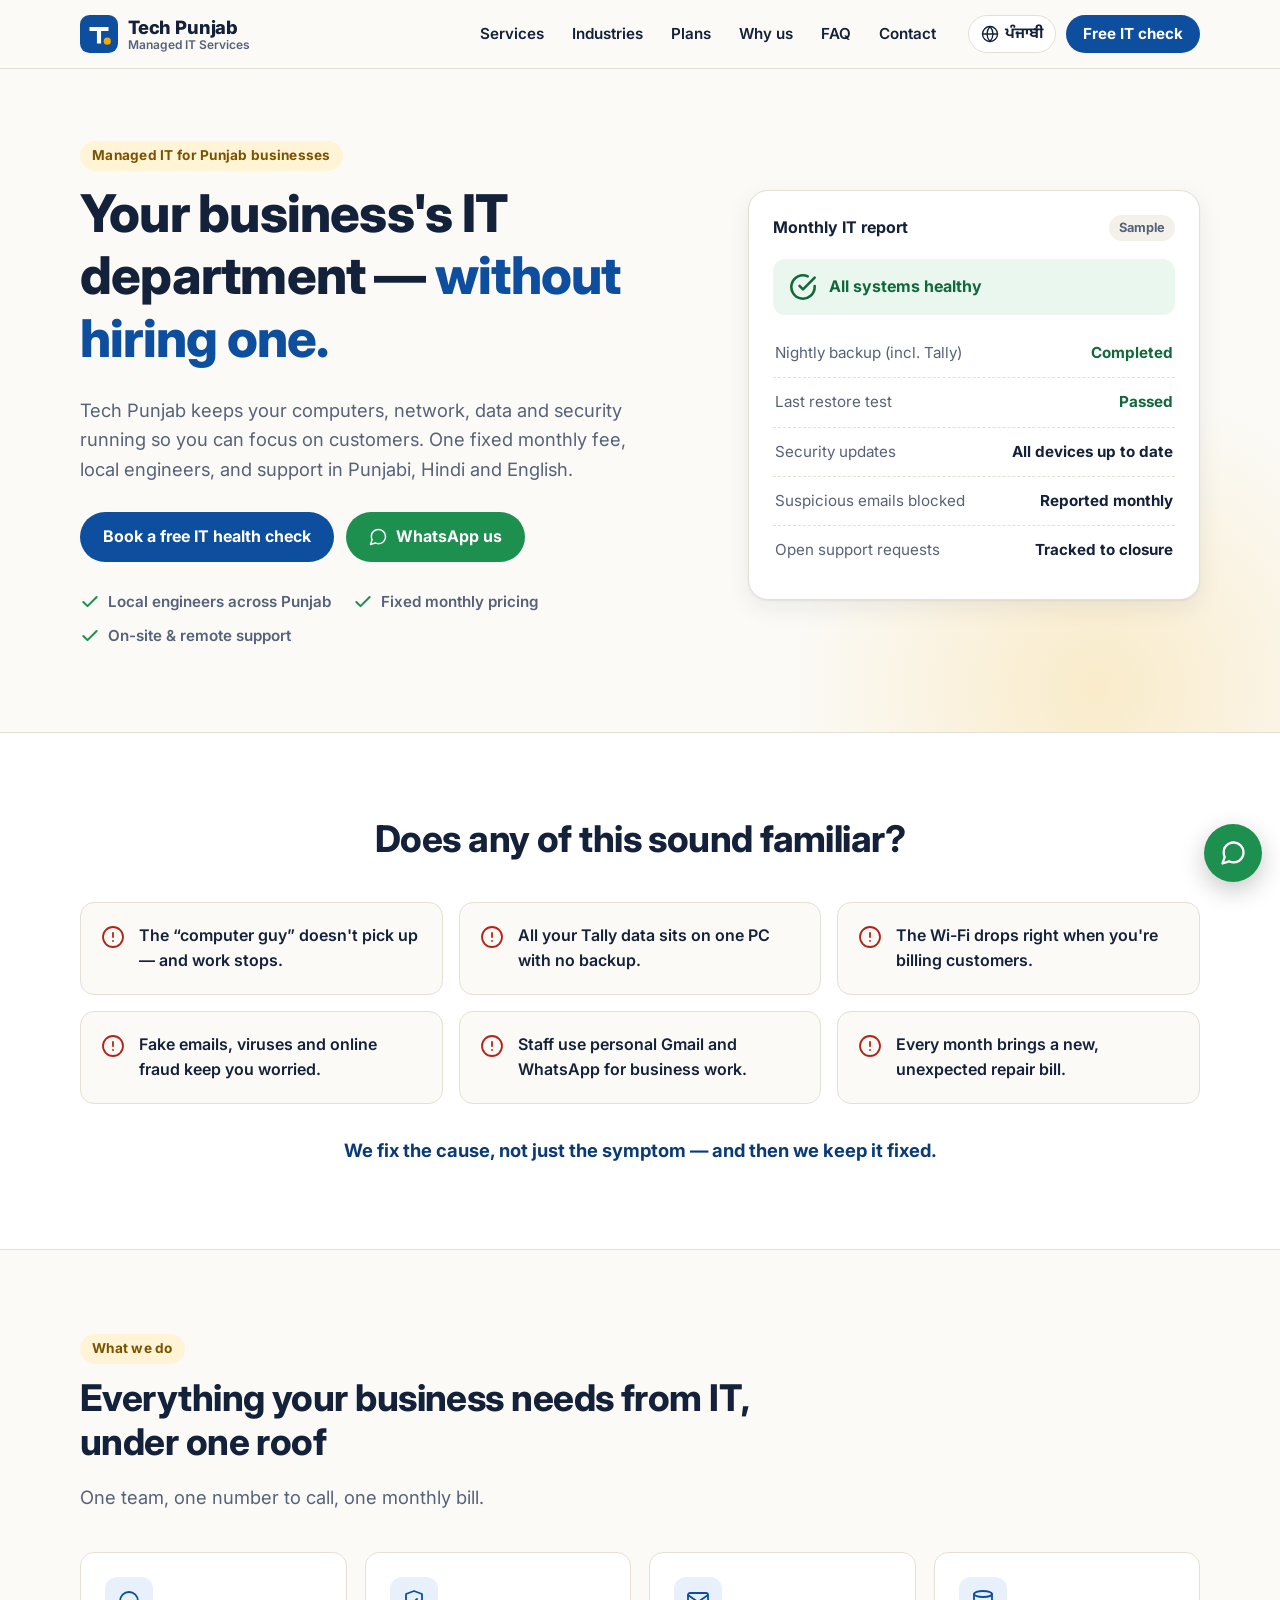
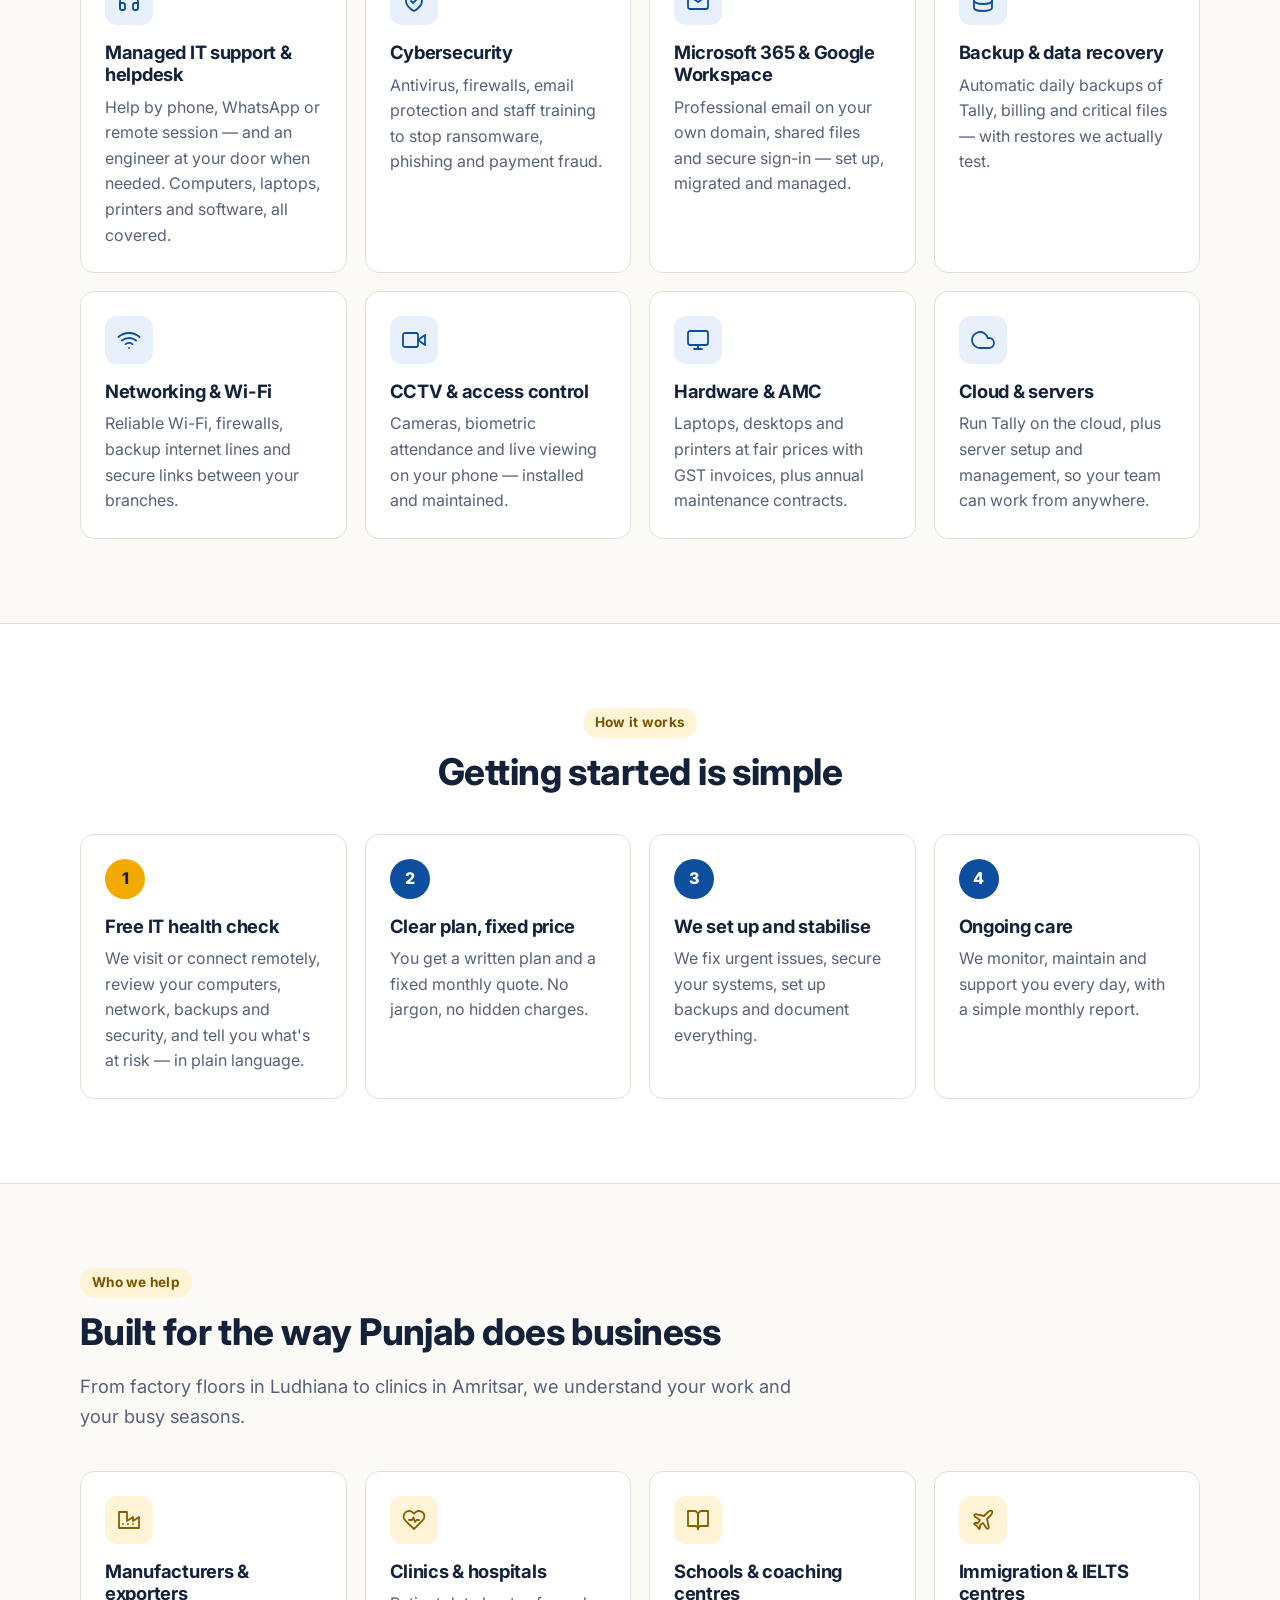
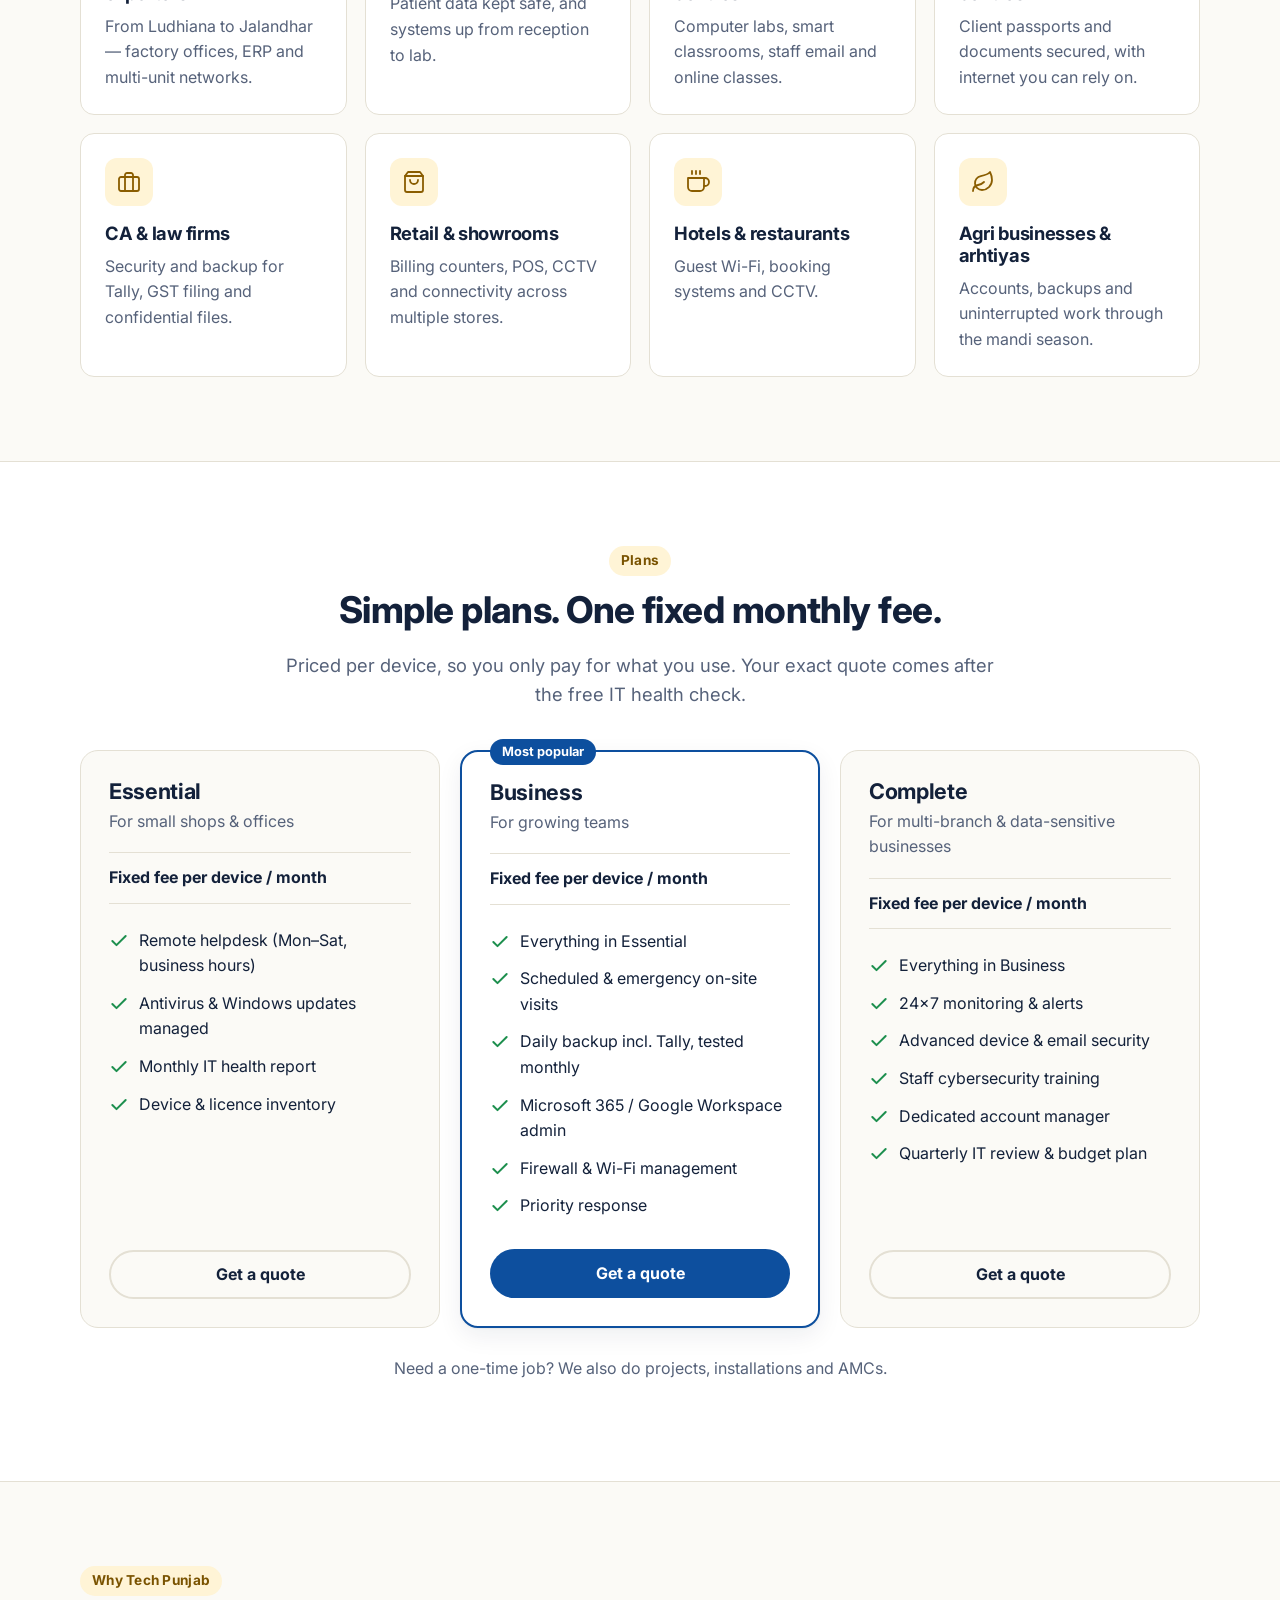
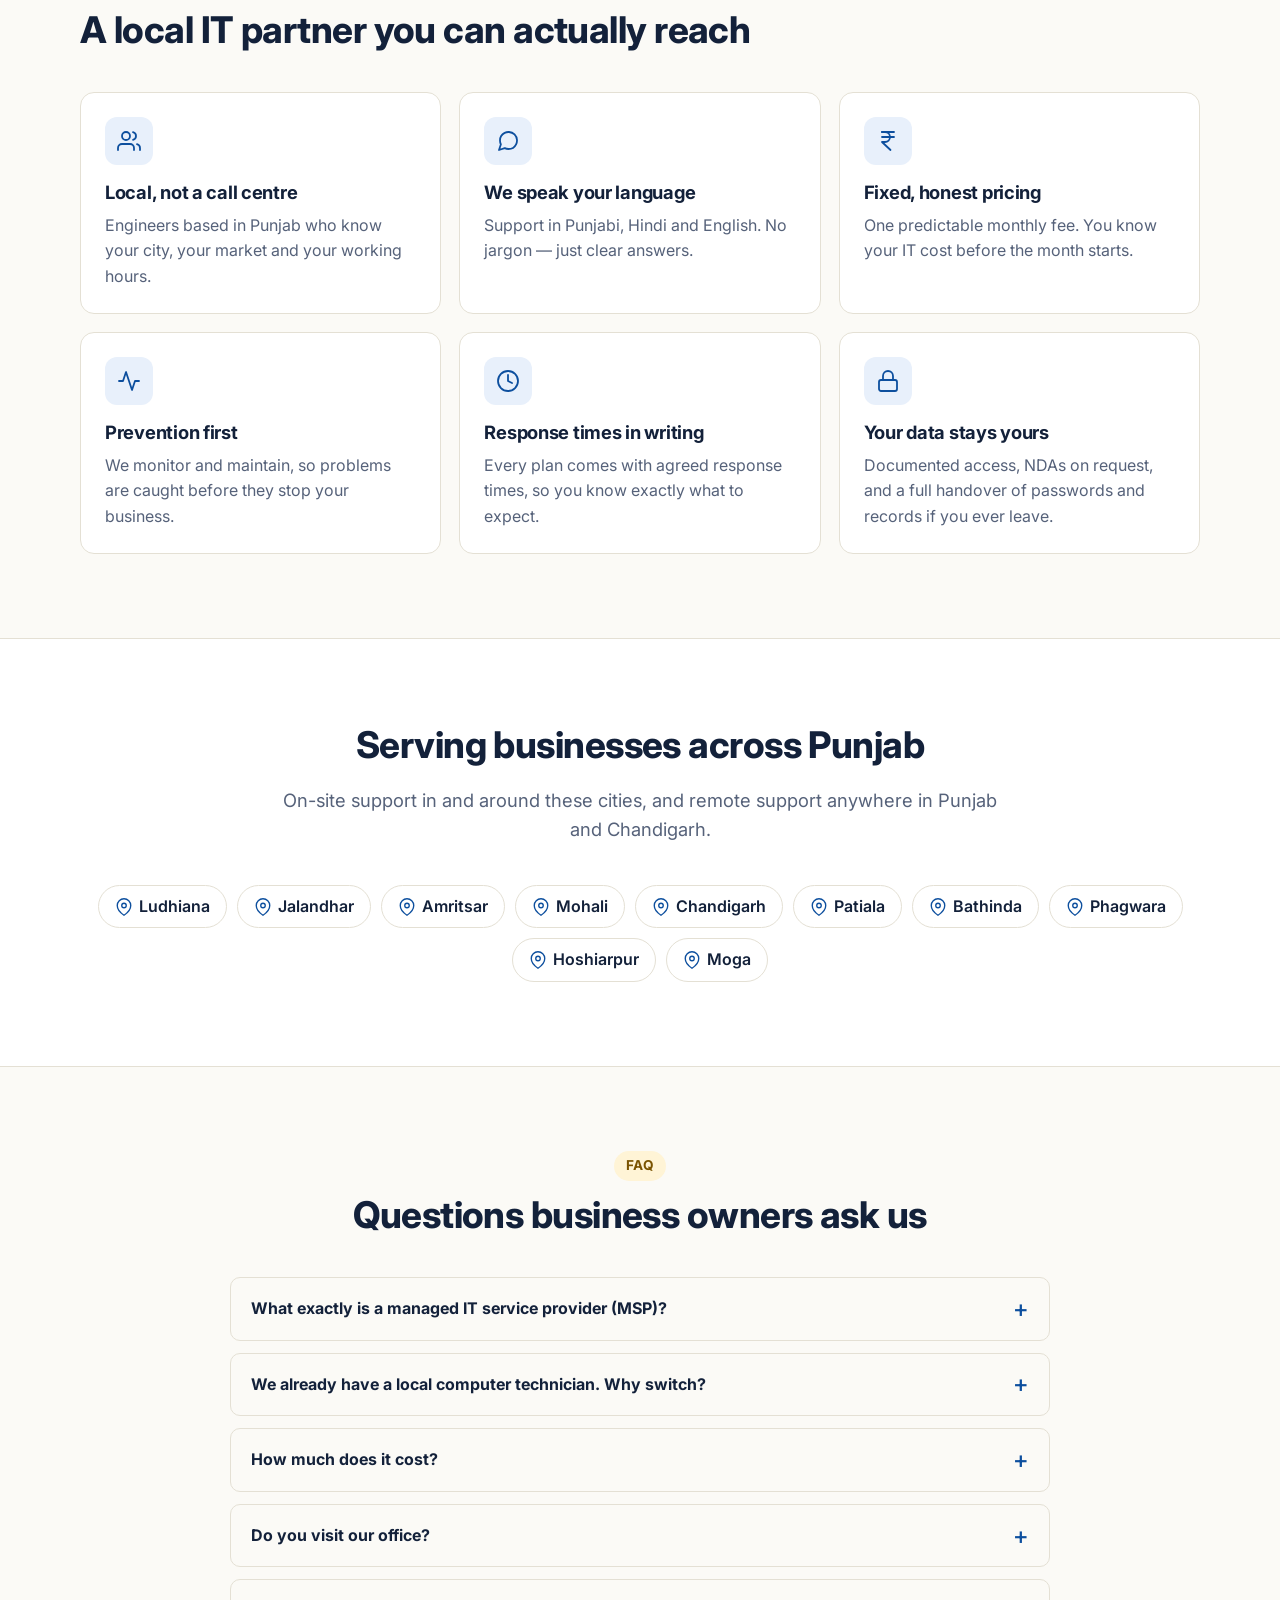
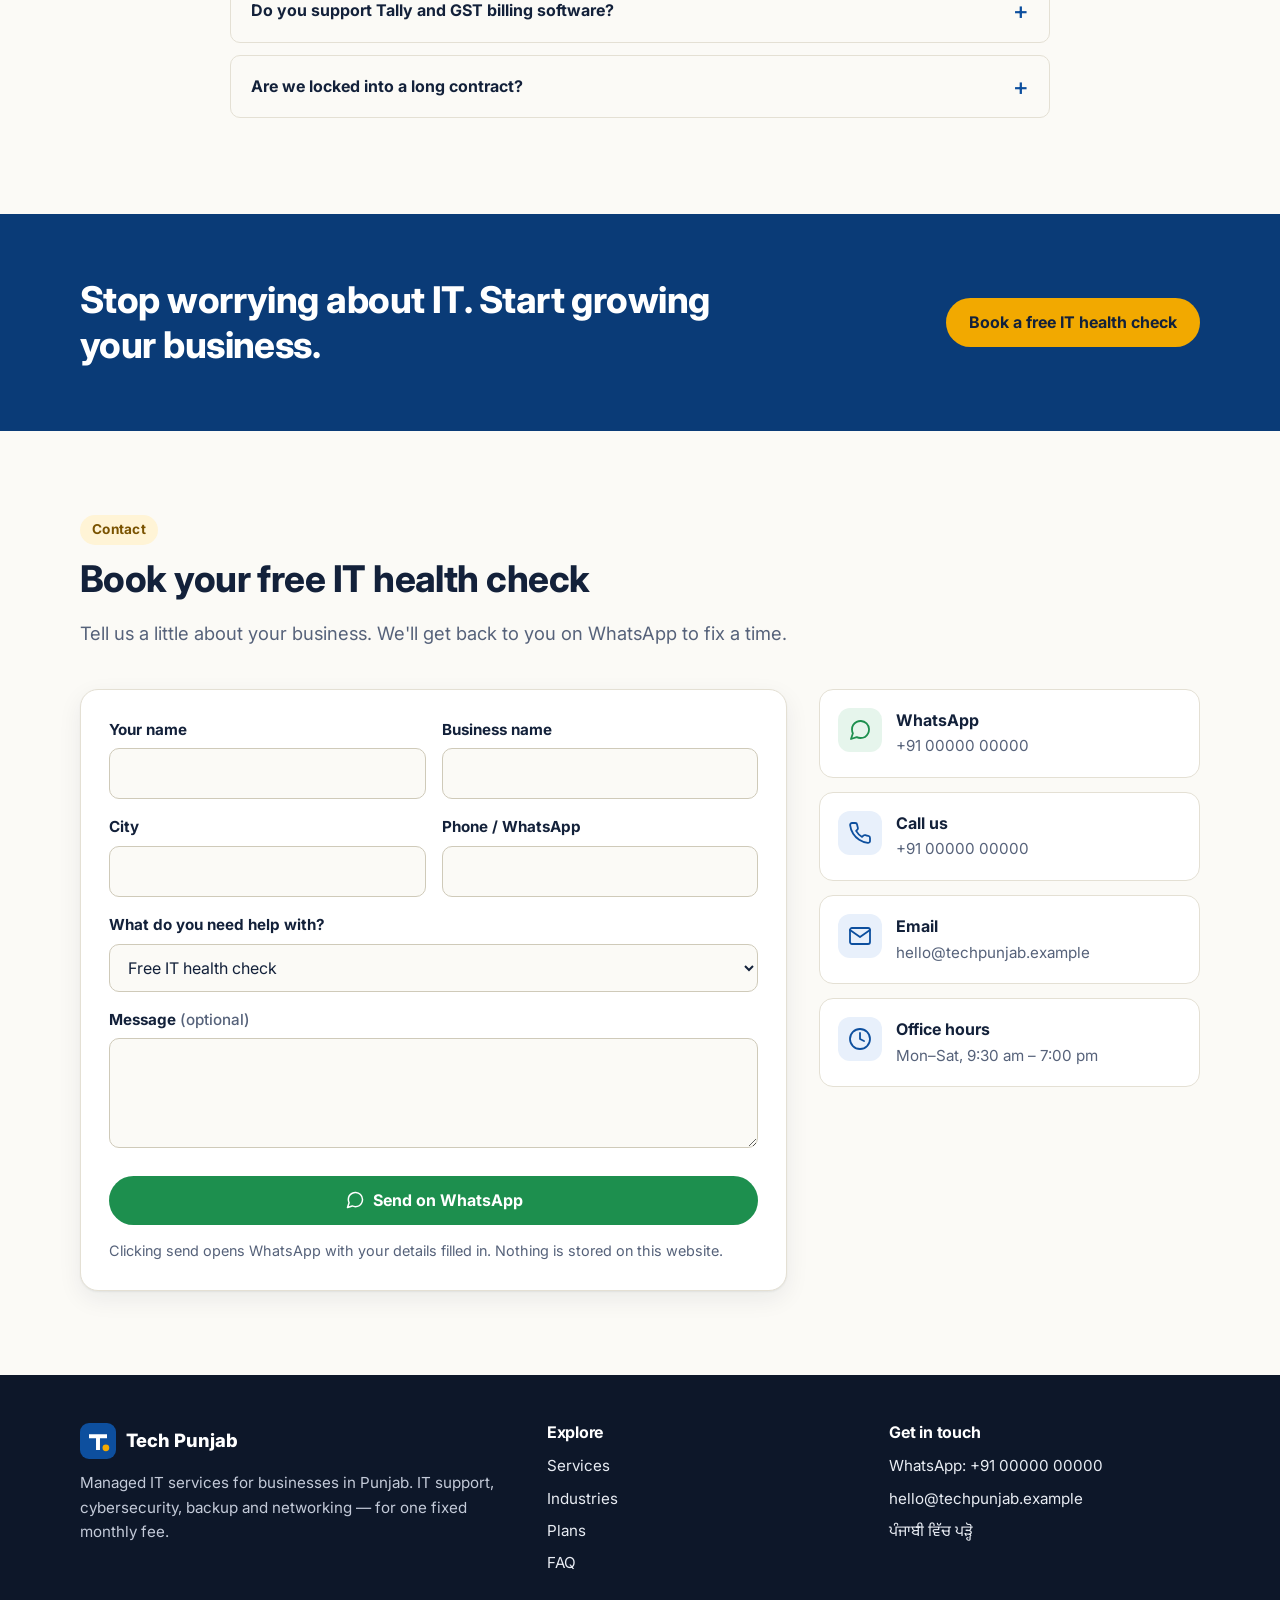
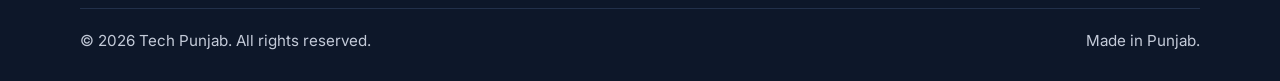
==== index.html @ 8c16f0a7 "Add bilingual (English/Punjabi) Tech Punjab MSP website Static site for Cloudflare Pages: English at" ====
<!doctype html>
<html lang="en">
<head>
  <meta charset="utf-8">
  <meta name="viewport" content="width=device-width, initial-scale=1">
  <script src="/assets/js/lang.js"></script>
  <title>Tech Punjab | Managed IT Services for Businesses in Punjab</title>
  <meta name="description" content="Tech Punjab is your outsourced IT department: IT support, cybersecurity, backup, Microsoft 365, networking and CCTV for businesses in Ludhiana, Jalandhar, Amritsar, Mohali and across Punjab. Fixed monthly pricing. Book a free IT health check.">
  <link rel="canonical" href="https://techpunjab.pages.dev/">
  <link rel="alternate" hreflang="en-IN" href="https://techpunjab.pages.dev/">
  <link rel="alternate" hreflang="pa-IN" href="https://techpunjab.pages.dev/pa/">
  <link rel="alternate" hreflang="x-default" href="https://techpunjab.pages.dev/">
  <meta name="theme-color" content="#0d4f9e">
  <link rel="icon" href="/assets/img/logo.svg" type="image/svg+xml">

  <meta property="og:type" content="website">
  <meta property="og:site_name" content="Tech Punjab">
  <meta property="og:locale" content="en_IN">
  <meta property="og:locale:alternate" content="pa_IN">
  <meta property="og:title" content="Tech Punjab | Your business's IT department">
  <meta property="og:description" content="IT support, cybersecurity, backup and networking for Punjab businesses. Fixed monthly pricing. Support in Punjabi, Hindi and English.">
  <meta property="og:url" content="https://techpunjab.pages.dev/">

  <link rel="preconnect" href="https://fonts.googleapis.com">
  <link rel="preconnect" href="https://fonts.gstatic.com" crossorigin>
  <link rel="stylesheet" href="https://fonts.googleapis.com/css2?family=Inter:wght@400;500;600;700;800&family=Noto+Sans+Gurmukhi:wght@400;500;600;700;800&display=swap">
  <link rel="stylesheet" href="/assets/css/style.css">

  <script type="application/ld+json">
  {
    "@context": "https://schema.org",
    "@type": "ProfessionalService",
    "name": "Tech Punjab",
    "description": "Managed IT services for businesses in Punjab: IT support, cybersecurity, backup, Microsoft 365 and Google Workspace, networking and CCTV.",
    "url": "https://techpunjab.pages.dev/",
    "logo": "https://techpunjab.pages.dev/assets/img/logo.svg",
    "telephone": "+910000000000",
    "email": "hello@techpunjab.example",
    "address": { "@type": "PostalAddress", "addressRegion": "Punjab", "addressCountry": "IN" },
    "areaServed": ["Ludhiana", "Jalandhar", "Amritsar", "Mohali", "Chandigarh", "Patiala", "Bathinda", "Phagwara", "Hoshiarpur", "Moga", "Punjab"],
    "availableLanguage": ["en", "pa", "hi"],
    "openingHours": "Mo-Sa 09:30-19:00"
  }
  </script>
</head>
<body>
  <a class="skip-link" href="#main">Skip to content</a>

  <header class="site-header">
    <div class="container header-inner">
      <a class="brand" href="/" aria-label="Tech Punjab home">
        <img src="/assets/img/logo.svg" alt="" width="38" height="38">
        <span class="brand-name">Tech Punjab<small>Managed IT Services</small></span>
      </a>

      <nav id="site-nav" class="site-nav" aria-label="Main">
        <ul>
          <li><a href="#services">Services</a></li>
          <li><a href="#industries">Industries</a></li>
          <li><a href="#plans">Plans</a></li>
          <li><a href="#why">Why us</a></li>
          <li><a href="#faq">FAQ</a></li>
          <li><a href="#contact">Contact</a></li>
        </ul>
      </nav>

      <div class="header-actions">
        <a class="lang-switch" href="/pa/" hreflang="pa" lang="pa" data-set-lang="pa" title="ਪੰਜਾਬੀ ਵਿੱਚ ਪੜ੍ਹੋ">
          <svg class="ico" aria-hidden="true"><use href="/assets/img/icons.svg#i-globe"/></svg>
          <span lang="pa">ਪੰਜਾਬੀ</span>
        </a>
        <a class="btn btn-primary btn-sm header-cta" href="#contact">Free IT check</a>
        <button class="nav-toggle" type="button" aria-controls="site-nav" aria-expanded="false" aria-label="Open menu">
          <svg class="ico" aria-hidden="true"><use href="/assets/img/icons.svg#i-menu"/></svg>
        </button>
      </div>
    </div>
  </header>

  <main id="main">
    <!-- Hero -->
    <section class="hero">
      <div class="container hero-grid">
        <div>
          <span class="eyebrow">Managed IT for Punjab businesses</span>
          <h1>Your business's IT department — <span class="hl">without hiring one.</span></h1>
          <p class="lead">Tech Punjab keeps your computers, network, data and security running so you can focus on customers. One fixed monthly fee, local engineers, and support in Punjabi, Hindi and English.</p>
          <div class="hero-ctas">
            <a class="btn btn-primary" href="#contact">Book a free IT health check</a>
            <a class="btn btn-wa" href="https://wa.me/910000000000?text=Hello%20Tech%20Punjab%2C%20I%27d%20like%20to%20know%20more%20about%20your%20IT%20services." target="_blank" rel="noopener">
              <svg class="ico" aria-hidden="true"><use href="/assets/img/icons.svg#i-chat"/></svg>
              WhatsApp us
            </a>
          </div>
          <ul class="trust-list">
            <li><svg class="ico" aria-hidden="true"><use href="/assets/img/icons.svg#i-check"/></svg>Local engineers across Punjab</li>
            <li><svg class="ico" aria-hidden="true"><use href="/assets/img/icons.svg#i-check"/></svg>Fixed monthly pricing</li>
            <li><svg class="ico" aria-hidden="true"><use href="/assets/img/icons.svg#i-check"/></svg>On-site &amp; remote support</li>
          </ul>
        </div>

        <aside class="report-card" aria-label="Example of the monthly IT report clients receive">
          <header>
            <span class="rc-title">Monthly IT report</span>
            <span class="rc-tag">Sample</span>
          </header>
          <div class="rc-status">
            <svg class="ico" aria-hidden="true"><use href="/assets/img/icons.svg#i-check-circle"/></svg>
            All systems healthy
          </div>
          <ul class="rc-rows">
            <li><span>Nightly backup (incl. Tally)</span><strong class="rc-ok">Completed</strong></li>
            <li><span>Last restore test</span><strong class="rc-ok">Passed</strong></li>
            <li><span>Security updates</span><strong>All devices up to date</strong></li>
            <li><span>Suspicious emails blocked</span><strong>Reported monthly</strong></li>
            <li><span>Open support requests</span><strong>Tracked to closure</strong></li>
          </ul>
        </aside>
      </div>
    </section>

    <!-- Problems -->
    <section class="section-alt" aria-labelledby="problems-title">
      <div class="container">
        <div class="section-head center">
          <h2 id="problems-title">Does any of this sound familiar?</h2>
        </div>
        <div class="problem-grid">
          <div class="problem"><svg class="ico" aria-hidden="true"><use href="/assets/img/icons.svg#i-alert"/></svg><p>The “computer guy” doesn't pick up — and work stops.</p></div>
          <div class="problem"><svg class="ico" aria-hidden="true"><use href="/assets/img/icons.svg#i-alert"/></svg><p>All your Tally data sits on one PC with no backup.</p></div>
          <div class="problem"><svg class="ico" aria-hidden="true"><use href="/assets/img/icons.svg#i-alert"/></svg><p>The Wi-Fi drops right when you're billing customers.</p></div>
          <div class="problem"><svg class="ico" aria-hidden="true"><use href="/assets/img/icons.svg#i-alert"/></svg><p>Fake emails, viruses and online fraud keep you worried.</p></div>
          <div class="problem"><svg class="ico" aria-hidden="true"><use href="/assets/img/icons.svg#i-alert"/></svg><p>Staff use personal Gmail and WhatsApp for business work.</p></div>
          <div class="problem"><svg class="ico" aria-hidden="true"><use href="/assets/img/icons.svg#i-alert"/></svg><p>Every month brings a new, unexpected repair bill.</p></div>
        </div>
        <p class="problem-close">We fix the cause, not just the symptom — and then we keep it fixed.</p>
      </div>
    </section>

    <!-- Services -->
    <section id="services" aria-labelledby="services-title">
      <div class="container">
        <div class="section-head">
          <span class="eyebrow">What we do</span>
          <h2 id="services-title">Everything your business needs from IT, under one roof</h2>
          <p class="lead">One team, one number to call, one monthly bill.</p>
        </div>
        <div class="card-grid">
          <article class="card">
            <div class="card-icon"><svg class="ico" aria-hidden="true"><use href="/assets/img/icons.svg#i-headset"/></svg></div>
            <h3>Managed IT support &amp; helpdesk</h3>
            <p>Help by phone, WhatsApp or remote session — and an engineer at your door when needed. Computers, laptops, printers and software, all covered.</p>
          </article>
          <article class="card">
            <div class="card-icon"><svg class="ico" aria-hidden="true"><use href="/assets/img/icons.svg#i-shield"/></svg></div>
            <h3>Cybersecurity</h3>
            <p>Antivirus, firewalls, email protection and staff training to stop ransomware, phishing and payment fraud.</p>
          </article>
          <article class="card">
            <div class="card-icon"><svg class="ico" aria-hidden="true"><use href="/assets/img/icons.svg#i-mail"/></svg></div>
            <h3>Microsoft 365 &amp; Google Workspace</h3>
            <p>Professional email on your own domain, shared files and secure sign-in — set up, migrated and managed.</p>
          </article>
          <article class="card">
            <div class="card-icon"><svg class="ico" aria-hidden="true"><use href="/assets/img/icons.svg#i-database"/></svg></div>
            <h3>Backup &amp; data recovery</h3>
            <p>Automatic daily backups of Tally, billing and critical files — with restores we actually test.</p>
          </article>
          <article class="card">
            <div class="card-icon"><svg class="ico" aria-hidden="true"><use href="/assets/img/icons.svg#i-wifi"/></svg></div>
            <h3>Networking &amp; Wi-Fi</h3>
            <p>Reliable Wi-Fi, firewalls, backup internet lines and secure links between your branches.</p>
          </article>
          <article class="card">
            <div class="card-icon"><svg class="ico" aria-hidden="true"><use href="/assets/img/icons.svg#i-camera"/></svg></div>
            <h3>CCTV &amp; access control</h3>
            <p>Cameras, biometric attendance and live viewing on your phone — installed and maintained.</p>
          </article>
          <article class="card">
            <div class="card-icon"><svg class="ico" aria-hidden="true"><use href="/assets/img/icons.svg#i-monitor"/></svg></div>
            <h3>Hardware &amp; AMC</h3>
            <p>Laptops, desktops and printers at fair prices with GST invoices, plus annual maintenance contracts.</p>
          </article>
          <article class="card">
            <div class="card-icon"><svg class="ico" aria-hidden="true"><use href="/assets/img/icons.svg#i-cloud"/></svg></div>
            <h3>Cloud &amp; servers</h3>
            <p>Run Tally on the cloud, plus server setup and management, so your team can work from anywhere.</p>
          </article>
        </div>
      </div>
    </section>

    <!-- How it works -->
    <section class="section-alt" aria-labelledby="process-title">
      <div class="container">
        <div class="section-head center">
          <span class="eyebrow">How it works</span>
          <h2 id="process-title">Getting started is simple</h2>
        </div>
        <ol class="steps">
          <li class="step">
            <h3>Free IT health check</h3>
            <p>We visit or connect remotely, review your computers, network, backups and security, and tell you what's at risk — in plain language.</p>
          </li>
          <li class="step">
            <h3>Clear plan, fixed price</h3>
            <p>You get a written plan and a fixed monthly quote. No jargon, no hidden charges.</p>
          </li>
          <li class="step">
            <h3>We set up and stabilise</h3>
            <p>We fix urgent issues, secure your systems, set up backups and document everything.</p>
          </li>
          <li class="step">
            <h3>Ongoing care</h3>
            <p>We monitor, maintain and support you every day, with a simple monthly report.</p>
          </li>
        </ol>
      </div>
    </section>

    <!-- Industries -->
    <section id="industries" aria-labelledby="industries-title">
      <div class="container">
        <div class="section-head">
          <span class="eyebrow">Who we help</span>
          <h2 id="industries-title">Built for the way Punjab does business</h2>
          <p class="lead">From factory floors in Ludhiana to clinics in Amritsar, we understand your work and your busy seasons.</p>
        </div>
        <div class="card-grid">
          <article class="card">
            <div class="card-icon accent"><svg class="ico" aria-hidden="true"><use href="/assets/img/icons.svg#i-factory"/></svg></div>
            <h3>Manufacturers &amp; exporters</h3>
            <p>From Ludhiana to Jalandhar — factory offices, ERP and multi-unit networks.</p>
          </article>
          <article class="card">
            <div class="card-icon accent"><svg class="ico" aria-hidden="true"><use href="/assets/img/icons.svg#i-heart"/></svg></div>
            <h3>Clinics &amp; hospitals</h3>
            <p>Patient data kept safe, and systems up from reception to lab.</p>
          </article>
          <article class="card">
            <div class="card-icon accent"><svg class="ico" aria-hidden="true"><use href="/assets/img/icons.svg#i-book"/></svg></div>
            <h3>Schools &amp; coaching centres</h3>
            <p>Computer labs, smart classrooms, staff email and online classes.</p>
          </article>
          <article class="card">
            <div class="card-icon accent"><svg class="ico" aria-hidden="true"><use href="/assets/img/icons.svg#i-plane"/></svg></div>
            <h3>Immigration &amp; IELTS centres</h3>
            <p>Client passports and documents secured, with internet you can rely on.</p>
          </article>
          <article class="card">
            <div class="card-icon accent"><svg class="ico" aria-hidden="true"><use href="/assets/img/icons.svg#i-briefcase"/></svg></div>
            <h3>CA &amp; law firms</h3>
            <p>Security and backup for Tally, GST filing and confidential files.</p>
          </article>
          <article class="card">
            <div class="card-icon accent"><svg class="ico" aria-hidden="true"><use href="/assets/img/icons.svg#i-bag"/></svg></div>
            <h3>Retail &amp; showrooms</h3>
            <p>Billing counters, POS, CCTV and connectivity across multiple stores.</p>
          </article>
          <article class="card">
            <div class="card-icon accent"><svg class="ico" aria-hidden="true"><use href="/assets/img/icons.svg#i-coffee"/></svg></div>
            <h3>Hotels &amp; restaurants</h3>
            <p>Guest Wi-Fi, booking systems and CCTV.</p>
          </article>
          <article class="card">
            <div class="card-icon accent"><svg class="ico" aria-hidden="true"><use href="/assets/img/icons.svg#i-leaf"/></svg></div>
            <h3>Agri businesses &amp; arhtiyas</h3>
            <p>Accounts, backups and uninterrupted work through the mandi season.</p>
          </article>
        </div>
      </div>
    </section>

    <!-- Plans -->
    <section id="plans" class="section-alt" aria-labelledby="plans-title">
      <div class="container">
        <div class="section-head center">
          <span class="eyebrow">Plans</span>
          <h2 id="plans-title">Simple plans. One fixed monthly fee.</h2>
          <p class="lead">Priced per device, so you only pay for what you use. Your exact quote comes after the free IT health check.</p>
        </div>
        <div class="plans">
          <article class="plan">
            <h3>Essential</h3>
            <p class="plan-for">For small shops &amp; offices</p>
            <p class="plan-price">Fixed fee per device / month</p>
            <ul>
              <li><svg class="ico" aria-hidden="true"><use href="/assets/img/icons.svg#i-check"/></svg>Remote helpdesk (Mon–Sat, business hours)</li>
              <li><svg class="ico" aria-hidden="true"><use href="/assets/img/icons.svg#i-check"/></svg>Antivirus &amp; Windows updates managed</li>
              <li><svg class="ico" aria-hidden="true"><use href="/assets/img/icons.svg#i-check"/></svg>Monthly IT health report</li>
              <li><svg class="ico" aria-hidden="true"><use href="/assets/img/icons.svg#i-check"/></svg>Device &amp; licence inventory</li>
            </ul>
            <a class="btn btn-ghost btn-block" href="#contact" data-plan="Essential">Get a quote</a>
          </article>
          <article class="plan featured">
            <span class="plan-badge">Most popular</span>
            <h3>Business</h3>
            <p class="plan-for">For growing teams</p>
            <p class="plan-price">Fixed fee per device / month</p>
            <ul>
              <li><svg class="ico" aria-hidden="true"><use href="/assets/img/icons.svg#i-check"/></svg>Everything in Essential</li>
              <li><svg class="ico" aria-hidden="true"><use href="/assets/img/icons.svg#i-check"/></svg>Scheduled &amp; emergency on-site visits</li>
              <li><svg class="ico" aria-hidden="true"><use href="/assets/img/icons.svg#i-check"/></svg>Daily backup incl. Tally, tested monthly</li>
              <li><svg class="ico" aria-hidden="true"><use href="/assets/img/icons.svg#i-check"/></svg>Microsoft 365 / Google Workspace admin</li>
              <li><svg class="ico" aria-hidden="true"><use href="/assets/img/icons.svg#i-check"/></svg>Firewall &amp; Wi-Fi management</li>
              <li><svg class="ico" aria-hidden="true"><use href="/assets/img/icons.svg#i-check"/></svg>Priority response</li>
            </ul>
            <a class="btn btn-primary btn-block" href="#contact" data-plan="Business">Get a quote</a>
          </article>
          <article class="plan">
            <h3>Complete</h3>
            <p class="plan-for">For multi-branch &amp; data-sensitive businesses</p>
            <p class="plan-price">Fixed fee per device / month</p>
            <ul>
              <li><svg class="ico" aria-hidden="true"><use href="/assets/img/icons.svg#i-check"/></svg>Everything in Business</li>
              <li><svg class="ico" aria-hidden="true"><use href="/assets/img/icons.svg#i-check"/></svg>24×7 monitoring &amp; alerts</li>
              <li><svg class="ico" aria-hidden="true"><use href="/assets/img/icons.svg#i-check"/></svg>Advanced device &amp; email security</li>
              <li><svg class="ico" aria-hidden="true"><use href="/assets/img/icons.svg#i-check"/></svg>Staff cybersecurity training</li>
              <li><svg class="ico" aria-hidden="true"><use href="/assets/img/icons.svg#i-check"/></svg>Dedicated account manager</li>
              <li><svg class="ico" aria-hidden="true"><use href="/assets/img/icons.svg#i-check"/></svg>Quarterly IT review &amp; budget plan</li>
            </ul>
            <a class="btn btn-ghost btn-block" href="#contact" data-plan="Complete">Get a quote</a>
          </article>
        </div>
        <p class="plans-note">Need a one-time job? We also do projects, installations and AMCs.</p>
      </div>
    </section>

    <!-- Why us -->
    <section id="why" aria-labelledby="why-title">
      <div class="container">
        <div class="section-head">
          <span class="eyebrow">Why Tech Punjab</span>
          <h2 id="why-title">A local IT partner you can actually reach</h2>
        </div>
        <div class="card-grid cols-3">
          <article class="card">
            <div class="card-icon"><svg class="ico" aria-hidden="true"><use href="/assets/img/icons.svg#i-users"/></svg></div>
            <h3>Local, not a call centre</h3>
            <p>Engineers based in Punjab who know your city, your market and your working hours.</p>
          </article>
          <article class="card">
            <div class="card-icon"><svg class="ico" aria-hidden="true"><use href="/assets/img/icons.svg#i-chat"/></svg></div>
            <h3>We speak your language</h3>
            <p>Support in Punjabi, Hindi and English. No jargon — just clear answers.</p>
          </article>
          <article class="card">
            <div class="card-icon"><svg class="ico" aria-hidden="true"><use href="/assets/img/icons.svg#i-rupee"/></svg></div>
            <h3>Fixed, honest pricing</h3>
            <p>One predictable monthly fee. You know your IT cost before the month starts.</p>
          </article>
          <article class="card">
            <div class="card-icon"><svg class="ico" aria-hidden="true"><use href="/assets/img/icons.svg#i-activity"/></svg></div>
            <h3>Prevention first</h3>
            <p>We monitor and maintain, so problems are caught before they stop your business.</p>
          </article>
          <article class="card">
            <div class="card-icon"><svg class="ico" aria-hidden="true"><use href="/assets/img/icons.svg#i-clock"/></svg></div>
            <h3>Response times in writing</h3>
            <p>Every plan comes with agreed response times, so you know exactly what to expect.</p>
          </article>
          <article class="card">
            <div class="card-icon"><svg class="ico" aria-hidden="true"><use href="/assets/img/icons.svg#i-lock"/></svg></div>
            <h3>Your data stays yours</h3>
            <p>Documented access, NDAs on request, and a full handover of passwords and records if you ever leave.</p>
          </article>
        </div>
      </div>
    </section>

    <!-- Areas -->
    <section class="section-alt" aria-labelledby="areas-title">
      <div class="container">
        <div class="section-head center">
          <h2 id="areas-title">Serving businesses across Punjab</h2>
          <p class="lead">On-site support in and around these cities, and remote support anywhere in Punjab and Chandigarh.</p>
        </div>
        <ul class="areas">
          <li><svg class="ico" aria-hidden="true"><use href="/assets/img/icons.svg#i-pin"/></svg>Ludhiana</li>
          <li><svg class="ico" aria-hidden="true"><use href="/assets/img/icons.svg#i-pin"/></svg>Jalandhar</li>
          <li><svg class="ico" aria-hidden="true"><use href="/assets/img/icons.svg#i-pin"/></svg>Amritsar</li>
          <li><svg class="ico" aria-hidden="true"><use href="/assets/img/icons.svg#i-pin"/></svg>Mohali</li>
          <li><svg class="ico" aria-hidden="true"><use href="/assets/img/icons.svg#i-pin"/></svg>Chandigarh</li>
          <li><svg class="ico" aria-hidden="true"><use href="/assets/img/icons.svg#i-pin"/></svg>Patiala</li>
          <li><svg class="ico" aria-hidden="true"><use href="/assets/img/icons.svg#i-pin"/></svg>Bathinda</li>
          <li><svg class="ico" aria-hidden="true"><use href="/assets/img/icons.svg#i-pin"/></svg>Phagwara</li>
          <li><svg class="ico" aria-hidden="true"><use href="/assets/img/icons.svg#i-pin"/></svg>Hoshiarpur</li>
          <li><svg class="ico" aria-hidden="true"><use href="/assets/img/icons.svg#i-pin"/></svg>Moga</li>
        </ul>
      </div>
    </section>

    <!-- FAQ -->
    <section id="faq" aria-labelledby="faq-title">
      <div class="container">
        <div class="section-head center">
          <span class="eyebrow">FAQ</span>
          <h2 id="faq-title">Questions business owners ask us</h2>
        </div>
        <div class="faq">
          <details>
            <summary>What exactly is a managed IT service provider (MSP)?</summary>
            <div><p>An MSP is your outsourced IT department. Instead of calling someone only when things break, you pay a fixed monthly fee and we look after your computers, network, email, backups and security continuously — fixing problems and preventing them.</p></div>
          </details>
          <details>
            <summary>We already have a local computer technician. Why switch?</summary>
            <div><p>A technician fixes things after they break. We prevent breakdowns, keep records of every device and password, run tested backups and protect your business against fraud. You can keep your technician for small jobs — we're happy to work alongside them.</p></div>
          </details>
          <details>
            <summary>How much does it cost?</summary>
            <div><p>Pricing is a fixed monthly fee based on the number of computers and users, and the plan you choose. After the free IT health check we give you a written quote — no surprise bills.</p></div>
          </details>
          <details>
            <summary>Do you visit our office?</summary>
            <div><p>Yes. Most issues are solved remotely, and our engineers come on-site whenever hands-on work is needed. See the list of cities above.</p></div>
          </details>
          <details>
            <summary>Do you support Tally and GST billing software?</summary>
            <div><p>Yes. We back up Tally data daily, can host Tally on the cloud for access from multiple locations, and keep billing PCs and printers running.</p></div>
          </details>
          <details>
            <summary>Are we locked into a long contract?</summary>
            <div><p>No. Our agreements are simple and flexible, and if you ever decide to leave, we hand over all passwords, records and documentation.</p></div>
          </details>
        </div>
      </div>
    </section>

    <!-- CTA band -->
    <section class="cta-band" aria-label="Get started">
      <div class="container cta-band-inner">
        <h2>Stop worrying about IT. Start growing your business.</h2>
        <a class="btn btn-primary" href="#contact">Book a free IT health check</a>
      </div>
    </section>

    <!-- Contact -->
    <section id="contact" aria-labelledby="contact-title">
      <div class="container">
        <div class="section-head">
          <span class="eyebrow">Contact</span>
          <h2 id="contact-title">Book your free IT health check</h2>
          <p class="lead">Tell us a little about your business. We'll get back to you on WhatsApp to fix a time.</p>
        </div>
        <div class="contact-grid">
          <form id="contact-form" class="form-card" novalidate
                data-wa="910000000000"
                data-intro="Hello Tech Punjab, I'd like to know more about your IT services."
                data-plan-label="Plan I'm interested in">
            <div class="form-grid">
              <div class="field">
                <label for="f-name">Your name</label>
                <input id="f-name" name="name" type="text" autocomplete="name" required data-field>
              </div>
              <div class="field">
                <label for="f-business">Business name</label>
                <input id="f-business" name="business" type="text" autocomplete="organization" required data-field>
              </div>
              <div class="field">
                <label for="f-city">City</label>
                <input id="f-city" name="city" type="text" autocomplete="address-level2" required data-field>
              </div>
              <div class="field">
                <label for="f-phone">Phone / WhatsApp</label>
                <input id="f-phone" name="phone" type="tel" autocomplete="tel" inputmode="tel" pattern="[0-9+\-\s]{10,15}" required data-field>
              </div>
              <div class="field full">
                <label for="f-service">What do you need help with?</label>
                <select id="f-service" name="service" data-field>
                  <option>Free IT health check</option>
                  <option>Managed IT support plan</option>
                  <option>Cybersecurity</option>
                  <option>Email (Microsoft 365 / Google Workspace)</option>
                  <option>Backup &amp; data recovery</option>
                  <option>Networking &amp; Wi-Fi</option>
                  <option>CCTV &amp; access control</option>
                  <option>Hardware / AMC</option>
                  <option>Something else</option>
                </select>
              </div>
              <div class="field full">
                <label for="f-message">Message <span class="opt">(optional)</span></label>
                <textarea id="f-message" name="message" data-field></textarea>
              </div>
            </div>
            <button class="btn btn-wa btn-block form-submit" type="submit">
              <svg class="ico" aria-hidden="true"><use href="/assets/img/icons.svg#i-chat"/></svg>
              Send on WhatsApp
            </button>
            <p class="form-note">Clicking send opens WhatsApp with your details filled in. Nothing is stored on this website.</p>
          </form>

          <div class="contact-info">
            <a class="info-item" href="https://wa.me/910000000000" target="_blank" rel="noopener">
              <div class="card-icon wa"><svg class="ico" aria-hidden="true"><use href="/assets/img/icons.svg#i-chat"/></svg></div>
              <div><strong>WhatsApp</strong><span>+91 00000 00000</span></div>
            </a>
            <a class="info-item" href="tel:+910000000000">
              <div class="card-icon"><svg class="ico" aria-hidden="true"><use href="/assets/img/icons.svg#i-phone"/></svg></div>
              <div><strong>Call us</strong><span>+91 00000 00000</span></div>
            </a>
            <a class="info-item" href="mailto:hello@techpunjab.example">
              <div class="card-icon"><svg class="ico" aria-hidden="true"><use href="/assets/img/icons.svg#i-mail"/></svg></div>
              <div><strong>Email</strong><span>hello@techpunjab.example</span></div>
            </a>
            <div class="info-item">
              <div class="card-icon"><svg class="ico" aria-hidden="true"><use href="/assets/img/icons.svg#i-clock"/></svg></div>
              <div><strong>Office hours</strong><span>Mon–Sat, 9:30 am – 7:00 pm</span></div>
            </div>
          </div>
        </div>
      </div>
    </section>
  </main>

  <footer class="site-footer">
    <div class="container">
      <div class="footer-grid">
        <div>
          <div class="footer-brand"><img src="/assets/img/logo.svg" alt="" width="36" height="36">Tech Punjab</div>
          <p>Managed IT services for businesses in Punjab. IT support, cybersecurity, backup and networking — for one fixed monthly fee.</p>
        </div>
        <div>
          <h3>Explore</h3>
          <ul>
            <li><a href="#services">Services</a></li>
            <li><a href="#industries">Industries</a></li>
            <li><a href="#plans">Plans</a></li>
            <li><a href="#faq">FAQ</a></li>
          </ul>
        </div>
        <div>
          <h3>Get in touch</h3>
          <ul>
            <li><a href="https://wa.me/910000000000" target="_blank" rel="noopener">WhatsApp: +91 00000 00000</a></li>
            <li><a href="mailto:hello@techpunjab.example">hello@techpunjab.example</a></li>
            <li><a href="/pa/" hreflang="pa" lang="pa" data-set-lang="pa">ਪੰਜਾਬੀ ਵਿੱਚ ਪੜ੍ਹੋ</a></li>
          </ul>
        </div>
      </div>
      <div class="footer-bottom">
        <span>© <span data-year>2026</span> Tech Punjab. All rights reserved.</span>
        <span>Made in Punjab.</span>
      </div>
    </div>
  </footer>

  <a class="wa-float" href="https://wa.me/910000000000?text=Hello%20Tech%20Punjab%2C%20I%27d%20like%20to%20know%20more%20about%20your%20IT%20services." target="_blank" rel="noopener" aria-label="Chat with Tech Punjab on WhatsApp">
    <svg class="ico" aria-hidden="true"><use href="/assets/img/icons.svg#i-chat"/></svg>
  </a>

  <script src="/assets/js/main.js" defer></script>
</body>
</html>
---- assets/css/style.css ----
/* Tech Punjab — shared styles for English (/) and Punjabi (/pa/) pages */

:root {
  --bg: #fbfaf6;
  --surface: #ffffff;
  --surface-2: #f3f1ea;
  --ink: #13213a;
  --muted: #56627a;
  --line: #e4e0d4;
  --brand: #0d4f9e;
  --brand-ink: #0a3b77;
  --brand-soft: #e8f0fb;
  --accent: #f2a900;
  --accent-soft: #fff4d6;
  --wa: #1d8f4e;
  --wa-ink: #16733e;
  --danger: #b42318;
  --radius: 14px;
  --radius-sm: 10px;
  --shadow: 0 1px 2px rgba(19, 33, 58, .06), 0 8px 24px rgba(19, 33, 58, .07);
  --font: "Inter", system-ui, -apple-system, "Segoe UI", Roboto, Arial, sans-serif;
  --font-pa: "Noto Sans Gurmukhi", "Mukta Mahee", "Raavi", "Inter", system-ui, sans-serif;
  --container: 1160px;
  color-scheme: light;
}

*, *::before, *::after { box-sizing: border-box; }

html { scroll-behavior: smooth; -webkit-text-size-adjust: 100%; }
@media (prefers-reduced-motion: reduce) { html { scroll-behavior: auto; } }

body {
  margin: 0;
  background: var(--bg);
  color: var(--ink);
  font-family: var(--font);
  font-size: 1rem;
  line-height: 1.6;
  -webkit-font-smoothing: antialiased;
}

/* Gurmukhi needs more vertical room for vowel signs above/below the headline */
html[lang="pa"] body { font-family: var(--font-pa); line-height: 1.8; }
html[lang="pa"] h1, html[lang="pa"] h2, html[lang="pa"] h3 { line-height: 1.4; letter-spacing: 0; }

img, svg { display: block; max-width: 100%; }
a { color: var(--brand); text-underline-offset: 3px; }
a:hover { color: var(--brand-ink); }

h1, h2, h3 { margin: 0 0 .5em; line-height: 1.2; letter-spacing: -.015em; color: var(--ink); }
h1 { font-size: clamp(2rem, 4.6vw, 3.25rem); font-weight: 800; }
h2 { font-size: clamp(1.6rem, 3.2vw, 2.3rem); font-weight: 750; }
h3 { font-size: 1.15rem; font-weight: 700; }
p { margin: 0 0 1em; }

.container { width: 100%; max-width: var(--container); margin: 0 auto; padding: 0 20px; }
@media (max-width: 480px) { .container { padding: 0 16px; } }

.skip-link {
  position: absolute; left: 12px; top: -60px; z-index: 100;
  background: var(--ink); color: #fff; padding: 10px 14px; border-radius: 8px;
}
.skip-link:focus { top: 12px; color: #fff; }

:focus-visible { outline: 3px solid var(--accent); outline-offset: 2px; border-radius: 4px; }

.ico { width: 24px; height: 24px; fill: none; stroke: currentColor; stroke-width: 1.8; stroke-linecap: round; stroke-linejoin: round; flex: none; }

/* ---------- Buttons ---------- */
.btn {
  display: inline-flex; align-items: center; justify-content: center; gap: .5em;
  padding: .8em 1.3em; border-radius: 999px; border: 2px solid transparent;
  font: inherit; font-weight: 700; font-size: 1rem; line-height: 1.2;
  text-decoration: none; cursor: pointer; transition: background .15s, color .15s, border-color .15s, transform .15s;
}
.btn:active { transform: translateY(1px); }
.btn-primary { background: var(--brand); color: #fff; }
.btn-primary:hover { background: var(--brand-ink); color: #fff; }
.btn-wa { background: var(--wa); color: #fff; }
.btn-wa:hover { background: var(--wa-ink); color: #fff; }
.btn-ghost { background: transparent; color: var(--ink); border-color: var(--line); }
.btn-ghost:hover { border-color: var(--ink); color: var(--ink); }
.btn-sm { padding: .55em 1em; font-size: .95rem; }
.btn-block { width: 100%; }
.btn .ico { width: 20px; height: 20px; }

/* ---------- Header ---------- */
.site-header {
  position: sticky; top: 0; z-index: 50;
  background: rgba(251, 250, 246, .92);
  backdrop-filter: saturate(1.4) blur(10px);
  -webkit-backdrop-filter: saturate(1.4) blur(10px);
  border-bottom: 1px solid var(--line);
}
.header-inner { display: flex; align-items: center; gap: 20px; min-height: 68px; }
.brand { display: flex; align-items: center; gap: 10px; text-decoration: none; color: var(--ink); margin-right: auto; }
.brand img { width: 38px; height: 38px; }
.brand-name { font-weight: 800; font-size: 1.15rem; letter-spacing: -.01em; line-height: 1.1; }
.brand-name small { display: block; font-weight: 600; font-size: .75rem; color: var(--muted); letter-spacing: 0; }

.site-nav ul { display: flex; gap: 4px; list-style: none; margin: 0; padding: 0; }
.site-nav a { display: block; padding: 8px 12px; border-radius: 8px; color: var(--ink); text-decoration: none; font-weight: 600; font-size: .95rem; }
.site-nav a:hover { background: var(--surface-2); color: var(--ink); }

.header-actions { display: flex; align-items: center; gap: 10px; }
.lang-switch {
  display: inline-flex; align-items: center; gap: 6px;
  padding: 6px 12px; border-radius: 999px; border: 1px solid var(--line);
  background: var(--surface); color: var(--ink); font-weight: 700; font-size: .95rem; text-decoration: none;
}
.lang-switch:hover { border-color: var(--ink); color: var(--ink); }
.lang-switch .ico { width: 18px; height: 18px; }
.lang-switch [lang="pa"] { font-family: var(--font-pa); }

.nav-toggle {
  display: none; width: 44px; height: 44px; border-radius: 10px;
  border: 1px solid var(--line); background: var(--surface); color: var(--ink); cursor: pointer;
  align-items: center; justify-content: center;
}

@media (max-width: 980px) {
  .nav-toggle { display: inline-flex; }
  .header-cta { display: none; }
  .site-nav {
    position: absolute; left: 0; right: 0; top: 100%;
    background: var(--bg); border-bottom: 1px solid var(--line);
    display: none; box-shadow: var(--shadow);
  }
  .site-nav.is-open { display: block; }
  .site-nav ul { flex-direction: column; padding: 8px 16px 16px; }
  .site-nav a { padding: 12px; font-size: 1.05rem; }
}

/* ---------- Sections ---------- */
section { padding: 84px 0; }
@media (max-width: 720px) { section { padding: 60px 0; } }
.section-alt { background: var(--surface); border-top: 1px solid var(--line); border-bottom: 1px solid var(--line); }
.section-head { max-width: 720px; margin-bottom: 40px; }
.section-head.center { margin-left: auto; margin-right: auto; text-align: center; }
.eyebrow {
  display: inline-block; margin-bottom: 12px; padding: 4px 12px; border-radius: 999px;
  background: var(--accent-soft); color: #7a5300; font-weight: 700; font-size: .85rem; letter-spacing: .02em;
}
.lead { font-size: 1.15rem; color: var(--muted); }

/* ---------- Hero ---------- */
.hero { padding: 72px 0 84px; position: relative; overflow: hidden; }
.hero::before {
  content: ""; position: absolute; inset: auto -10% -40% auto; width: 620px; height: 620px; border-radius: 50%;
  background: radial-gradient(closest-side, rgba(242, 169, 0, .18), transparent);
  pointer-events: none;
}
.hero-grid { display: grid; grid-template-columns: 1.15fr .85fr; gap: 56px; align-items: center; position: relative; }
.hero h1 .hl { color: var(--brand); }
.hero .lead { max-width: 580px; }
.hero-ctas { display: flex; flex-wrap: wrap; gap: 12px; margin: 28px 0 28px; }
.trust-list { display: flex; flex-wrap: wrap; gap: 10px 22px; list-style: none; padding: 0; margin: 0; color: var(--muted); font-weight: 600; font-size: .95rem; }
.trust-list li { display: flex; align-items: center; gap: 8px; }
.trust-list .ico { width: 20px; height: 20px; color: var(--wa); stroke-width: 2.4; }

.report-card {
  background: var(--surface); border: 1px solid var(--line); border-radius: 20px; box-shadow: var(--shadow);
  padding: 24px;
}
.report-card header { display: flex; justify-content: space-between; align-items: center; gap: 12px; margin-bottom: 18px; }
.report-card .rc-title { font-weight: 700; }
.report-card .rc-tag { font-size: .8rem; font-weight: 700; color: var(--muted); background: var(--surface-2); padding: 3px 10px; border-radius: 999px; white-space: nowrap; }
.rc-status {
  display: flex; align-items: center; gap: 12px; padding: 14px 16px; border-radius: 12px;
  background: #e9f7ef; color: #11683a; font-weight: 700; margin-bottom: 14px;
}
.rc-status .ico { width: 28px; height: 28px; stroke-width: 2.2; }
.rc-rows { list-style: none; margin: 0; padding: 0; }
.rc-rows li { display: flex; justify-content: space-between; gap: 12px; padding: 12px 2px; border-bottom: 1px dashed var(--line); font-size: .95rem; }
.rc-rows li:last-child { border-bottom: 0; }
.rc-rows span:first-child { color: var(--muted); }
.rc-rows strong { text-align: right; }
.rc-ok { color: #11683a; }

@media (max-width: 900px) {
  .hero { padding: 48px 0 60px; }
  .hero-grid { grid-template-columns: 1fr; gap: 40px; }
}

/* ---------- Problems ---------- */
.problem-grid { display: grid; grid-template-columns: repeat(3, 1fr); gap: 16px; }
.problem {
  display: flex; gap: 14px; align-items: flex-start; padding: 20px; border-radius: var(--radius);
  background: var(--bg); border: 1px solid var(--line);
}
.problem .ico { color: var(--danger); margin-top: 2px; }
.problem p { margin: 0; font-weight: 600; }
.problem-close { margin: 32px auto 0; max-width: 680px; text-align: center; font-size: 1.15rem; font-weight: 700; color: var(--brand-ink); }
@media (max-width: 900px) { .problem-grid { grid-template-columns: 1fr 1fr; } }
@media (max-width: 600px) { .problem-grid { grid-template-columns: 1fr; } }

/* ---------- Cards (services, industries, why) ---------- */
.card-grid { display: grid; grid-template-columns: repeat(4, 1fr); gap: 18px; }
.card-grid.cols-3 { grid-template-columns: repeat(3, 1fr); }
@media (max-width: 1040px) { .card-grid { grid-template-columns: repeat(2, 1fr); } .card-grid.cols-3 { grid-template-columns: repeat(2, 1fr); } }
@media (max-width: 600px) { .card-grid, .card-grid.cols-3 { grid-template-columns: 1fr; } }

.card {
  background: var(--surface); border: 1px solid var(--line); border-radius: var(--radius);
  padding: 24px; transition: border-color .15s, box-shadow .15s, transform .15s;
}
.card:hover { border-color: #cfd8e6; box-shadow: var(--shadow); }
.card p { color: var(--muted); margin: 0; }
.card-icon {
  width: 48px; height: 48px; border-radius: 12px; display: grid; place-items: center;
  background: var(--brand-soft); color: var(--brand); margin-bottom: 16px;
}
.card-icon.accent { background: var(--accent-soft); color: #8a5d00; }
.section-alt .card { background: var(--bg); }

/* ---------- Steps ---------- */
.steps { display: grid; grid-template-columns: repeat(4, 1fr); gap: 18px; counter-reset: step; list-style: none; padding: 0; margin: 0; }
.step { position: relative; padding: 24px; border-radius: var(--radius); background: var(--surface); border: 1px solid var(--line); }
.step::before {
  counter-increment: step; content: counter(step);
  display: grid; place-items: center; width: 40px; height: 40px; border-radius: 50%;
  background: var(--brand); color: #fff; font-weight: 800; margin-bottom: 16px;
}
.step:first-child::before { background: var(--accent); color: var(--ink); }
.step p { color: var(--muted); margin: 0; }
@media (max-width: 1040px) { .steps { grid-template-columns: repeat(2, 1fr); } }
@media (max-width: 600px) { .steps { grid-template-columns: 1fr; } }

/* ---------- Plans ---------- */
.plans { display: grid; grid-template-columns: repeat(3, 1fr); gap: 20px; align-items: stretch; }
.plan {
  display: flex; flex-direction: column; background: var(--bg); border: 1px solid var(--line);
  border-radius: 18px; padding: 28px; position: relative;
}
.plan.featured { background: var(--surface); border: 2px solid var(--brand); box-shadow: var(--shadow); }
.plan-badge {
  position: absolute; top: -13px; left: 28px; background: var(--brand); color: #fff;
  font-size: .8rem; font-weight: 700; padding: 3px 12px; border-radius: 999px;
}
.plan h3 { font-size: 1.35rem; margin-bottom: 4px; }
.plan .plan-for { color: var(--muted); margin-bottom: 18px; }
.plan .plan-price { font-weight: 700; padding: 12px 0; border-top: 1px solid var(--line); border-bottom: 1px solid var(--line); margin-bottom: 18px; }
.plan ul { list-style: none; padding: 0; margin: 0 0 24px; flex: 1; }
.plan li { display: flex; gap: 10px; padding: 6px 0; }
.plan li .ico { width: 20px; height: 20px; color: var(--wa); stroke-width: 2.4; margin-top: 3px; }
.plans-note { text-align: center; margin-top: 28px; color: var(--muted); }
@media (max-width: 960px) { .plans { grid-template-columns: 1fr; max-width: 560px; margin: 0 auto; } }

/* ---------- Areas ---------- */
.areas { display: flex; flex-wrap: wrap; gap: 10px; list-style: none; padding: 0; margin: 0; justify-content: center; }
.areas li {
  display: flex; align-items: center; gap: 6px; padding: 8px 16px; border-radius: 999px;
  background: var(--surface); border: 1px solid var(--line); font-weight: 600;
}
.areas .ico { width: 18px; height: 18px; color: var(--brand); }

/* ---------- FAQ ---------- */
.faq { max-width: 820px; margin: 0 auto; }
.faq details { background: var(--bg); border: 1px solid var(--line); border-radius: var(--radius-sm); margin-bottom: 12px; }
.faq summary {
  list-style: none; cursor: pointer; padding: 18px 52px 18px 20px; font-weight: 700; position: relative;
}
.faq summary::-webkit-details-marker { display: none; }
.faq summary::after {
  content: "+"; position: absolute; right: 20px; top: 50%; transform: translateY(-50%);
  font-size: 1.5rem; font-weight: 500; color: var(--brand); line-height: 1;
}
.faq details[open] summary::after { content: "–"; }
.faq details > div { padding: 0 20px 18px; color: var(--muted); }
.faq details > div p:last-child { margin: 0; }

/* ---------- Contact ---------- */
.contact-grid { display: grid; grid-template-columns: 1.3fr .7fr; gap: 32px; align-items: start; }
@media (max-width: 900px) { .contact-grid { grid-template-columns: 1fr; } }

.form-card { background: var(--surface); border: 1px solid var(--line); border-radius: 18px; padding: 28px; box-shadow: var(--shadow); }
.form-grid { display: grid; grid-template-columns: 1fr 1fr; gap: 16px; }
.form-grid .full { grid-column: 1 / -1; }
@media (max-width: 600px) { .form-grid { grid-template-columns: 1fr; } .form-card { padding: 20px; } }
.field label { display: block; font-weight: 700; font-size: .95rem; margin-bottom: 6px; }
.field .opt { font-weight: 500; color: var(--muted); }
.field input, .field select, .field textarea {
  width: 100%; font: inherit; color: var(--ink); background: var(--bg);
  border: 1px solid #cfcab9; border-radius: var(--radius-sm); padding: 12px 14px;
}
.field textarea { min-height: 110px; resize: vertical; }
.field input:focus, .field select:focus, .field textarea:focus { outline: none; border-color: var(--brand); box-shadow: 0 0 0 3px rgba(13, 79, 158, .18); background: #fff; }
.field input:user-invalid { border-color: var(--danger); }
.form-note { font-size: .9rem; color: var(--muted); margin: 14px 0 0; }

.contact-info { display: grid; gap: 14px; }
.info-item {
  display: flex; gap: 14px; align-items: flex-start; padding: 18px; border-radius: var(--radius);
  background: var(--surface); border: 1px solid var(--line); text-decoration: none; color: var(--ink);
}
a.info-item:hover { border-color: var(--brand); color: var(--ink); }
.info-item .card-icon { margin: 0; width: 44px; height: 44px; }
.info-item .card-icon.wa { background: #e6f5ec; color: var(--wa); }
.info-item strong { display: block; }
.info-item span { color: var(--muted); font-size: .95rem; word-break: break-word; }

/* ---------- CTA band ---------- */
.cta-band { background: var(--brand-ink); color: #fff; padding: 64px 0; }
.cta-band-inner { display: flex; flex-wrap: wrap; align-items: center; justify-content: space-between; gap: 24px; }
.cta-band h2 { color: #fff; margin: 0; max-width: 640px; }
.cta-band .btn-primary { background: var(--accent); color: var(--ink); }
.cta-band .btn-primary:hover { background: #ffbf1f; color: var(--ink); }

/* ---------- Footer ---------- */
.site-footer { background: #0d1729; color: #c3cad8; padding: 48px 0 28px; font-size: .95rem; }
.site-footer a { color: #e8ecf3; text-decoration: none; }
.site-footer a:hover { color: #fff; text-decoration: underline; }
.footer-grid { display: grid; grid-template-columns: 1.4fr 1fr 1fr; gap: 32px; margin-bottom: 32px; }
.footer-grid h3 { color: #fff; font-size: 1rem; margin-bottom: 12px; }
.footer-grid ul { list-style: none; padding: 0; margin: 0; display: grid; gap: 8px; }
.footer-brand { display: flex; align-items: center; gap: 10px; color: #fff; font-weight: 800; font-size: 1.15rem; margin-bottom: 12px; }
.footer-brand img { width: 36px; height: 36px; }
.footer-bottom { border-top: 1px solid #22304a; padding-top: 20px; display: flex; flex-wrap: wrap; justify-content: space-between; gap: 12px; }
@media (max-width: 760px) { .footer-grid { grid-template-columns: 1fr; } }

/* ---------- Floating WhatsApp ---------- */
.wa-float {
  position: fixed; right: 18px; bottom: 18px; z-index: 60;
  width: 58px; height: 58px; border-radius: 50%; display: grid; place-items: center;
  background: var(--wa); color: #fff; box-shadow: 0 8px 24px rgba(0, 0, 0, .22);
}
.wa-float:hover { background: var(--wa-ink); color: #fff; }
.wa-float .ico { width: 28px; height: 28px; stroke-width: 2; }

/* ---------- 404 ---------- */
.notfound { min-height: 70vh; display: grid; place-items: center; text-align: center; padding: 60px 0; }
.notfound .btns { display: flex; flex-wrap: wrap; gap: 12px; justify-content: center; margin-top: 24px; }
.form-submit { margin-top: 20px; }
.notfound-logo { margin: 0 auto 20px; }
[lang="pa"] { font-family: var(--font-pa); }
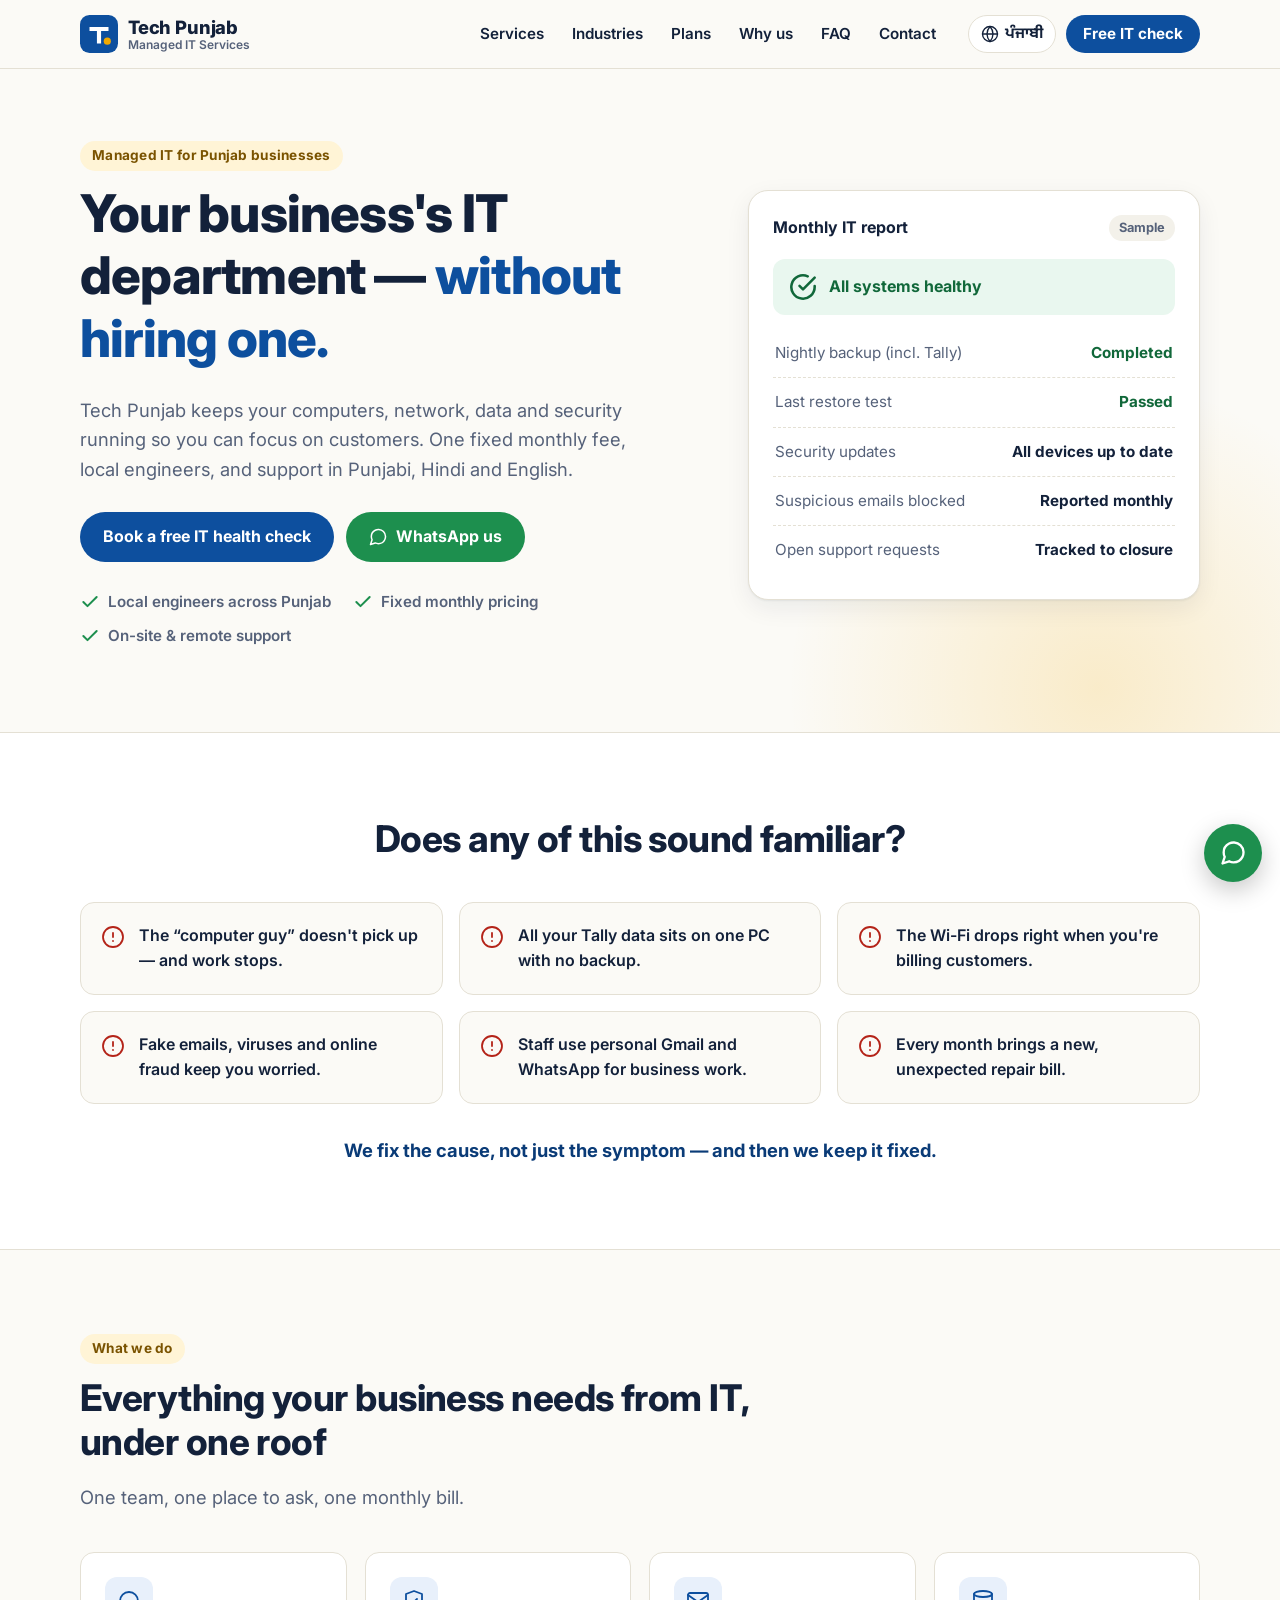
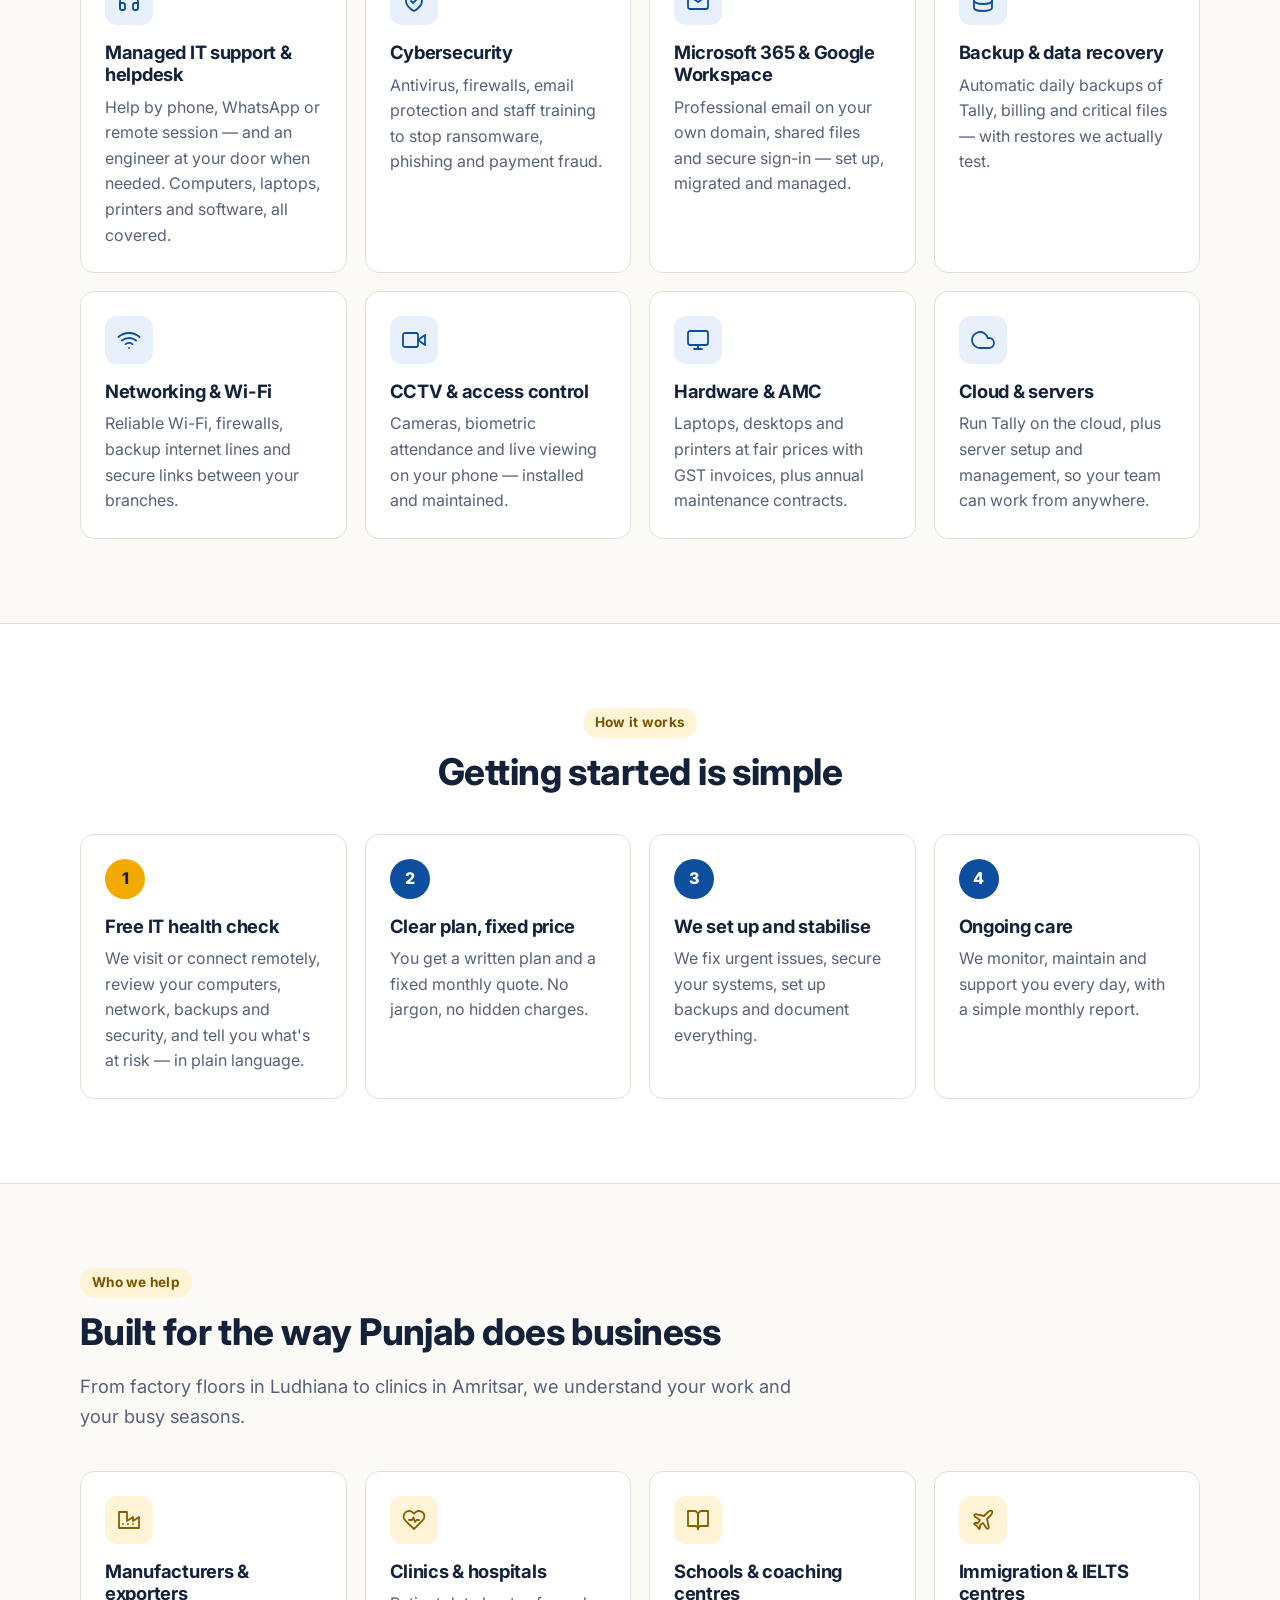
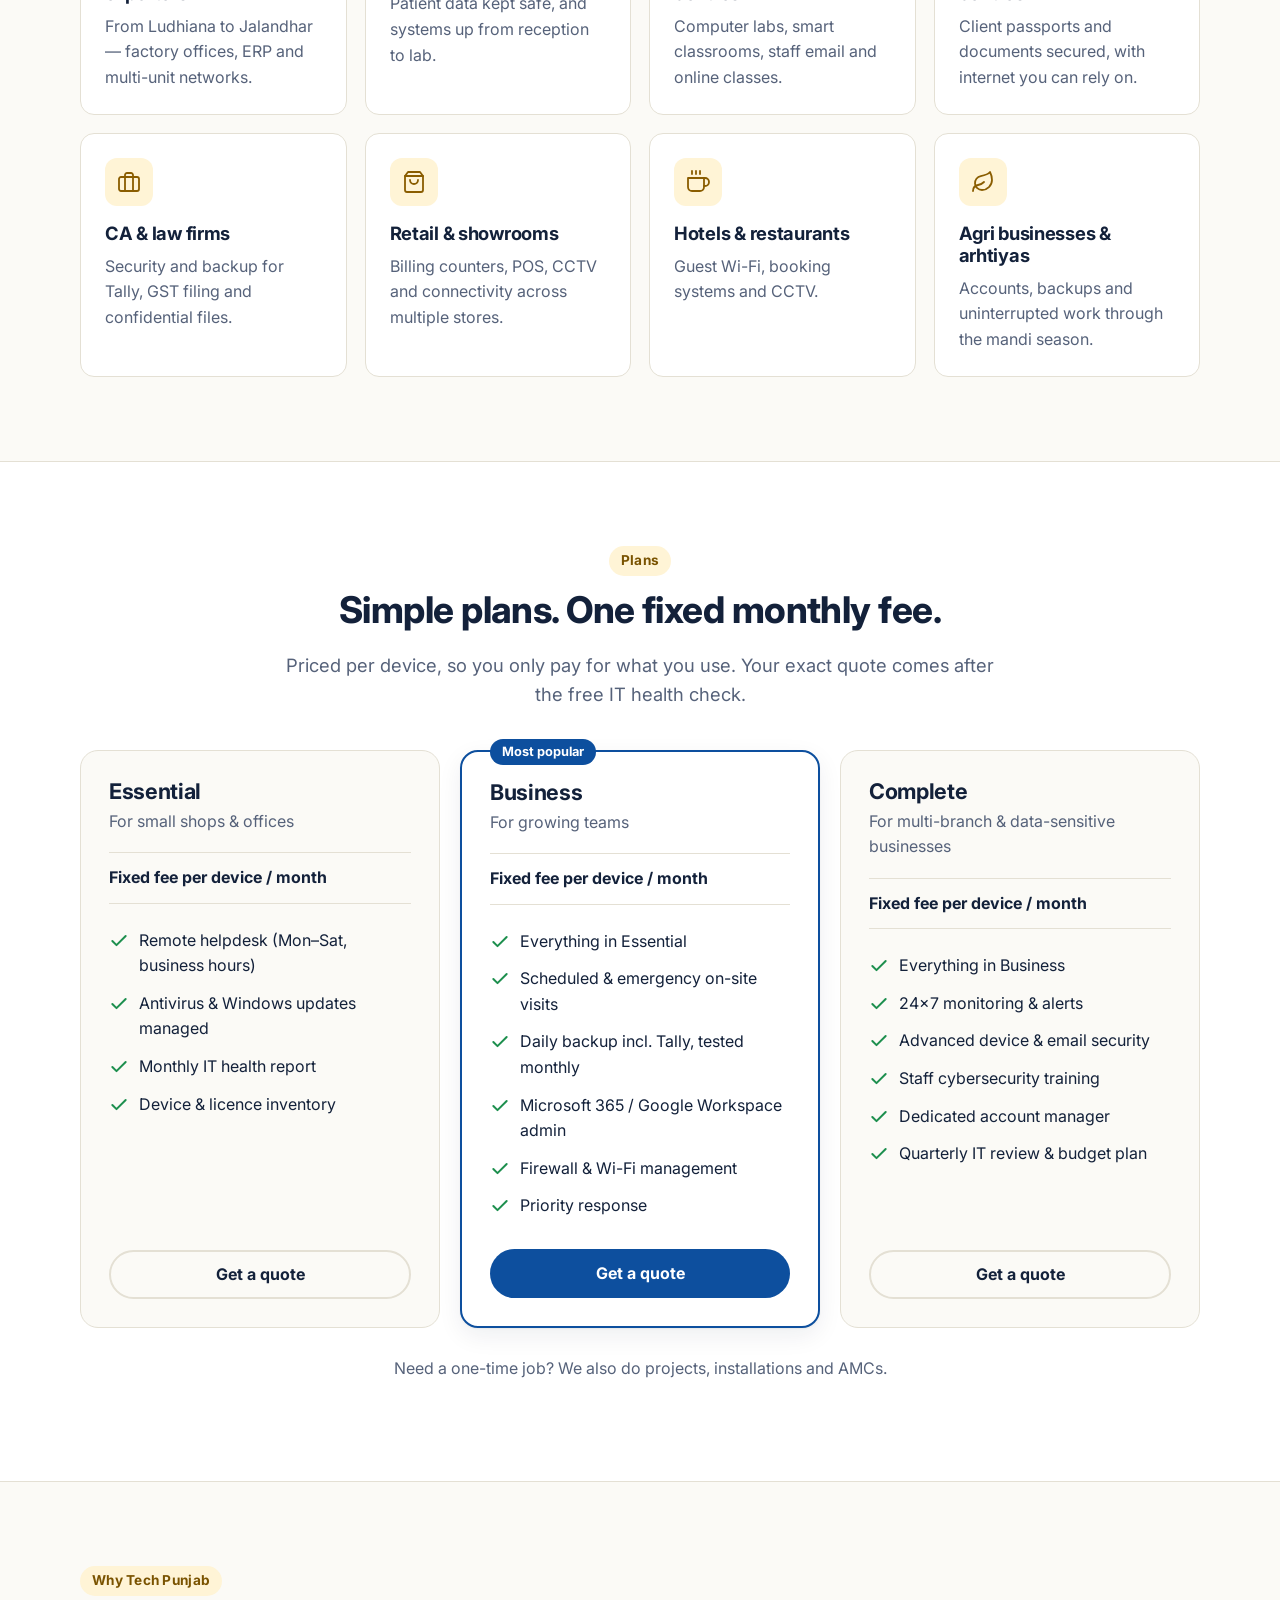
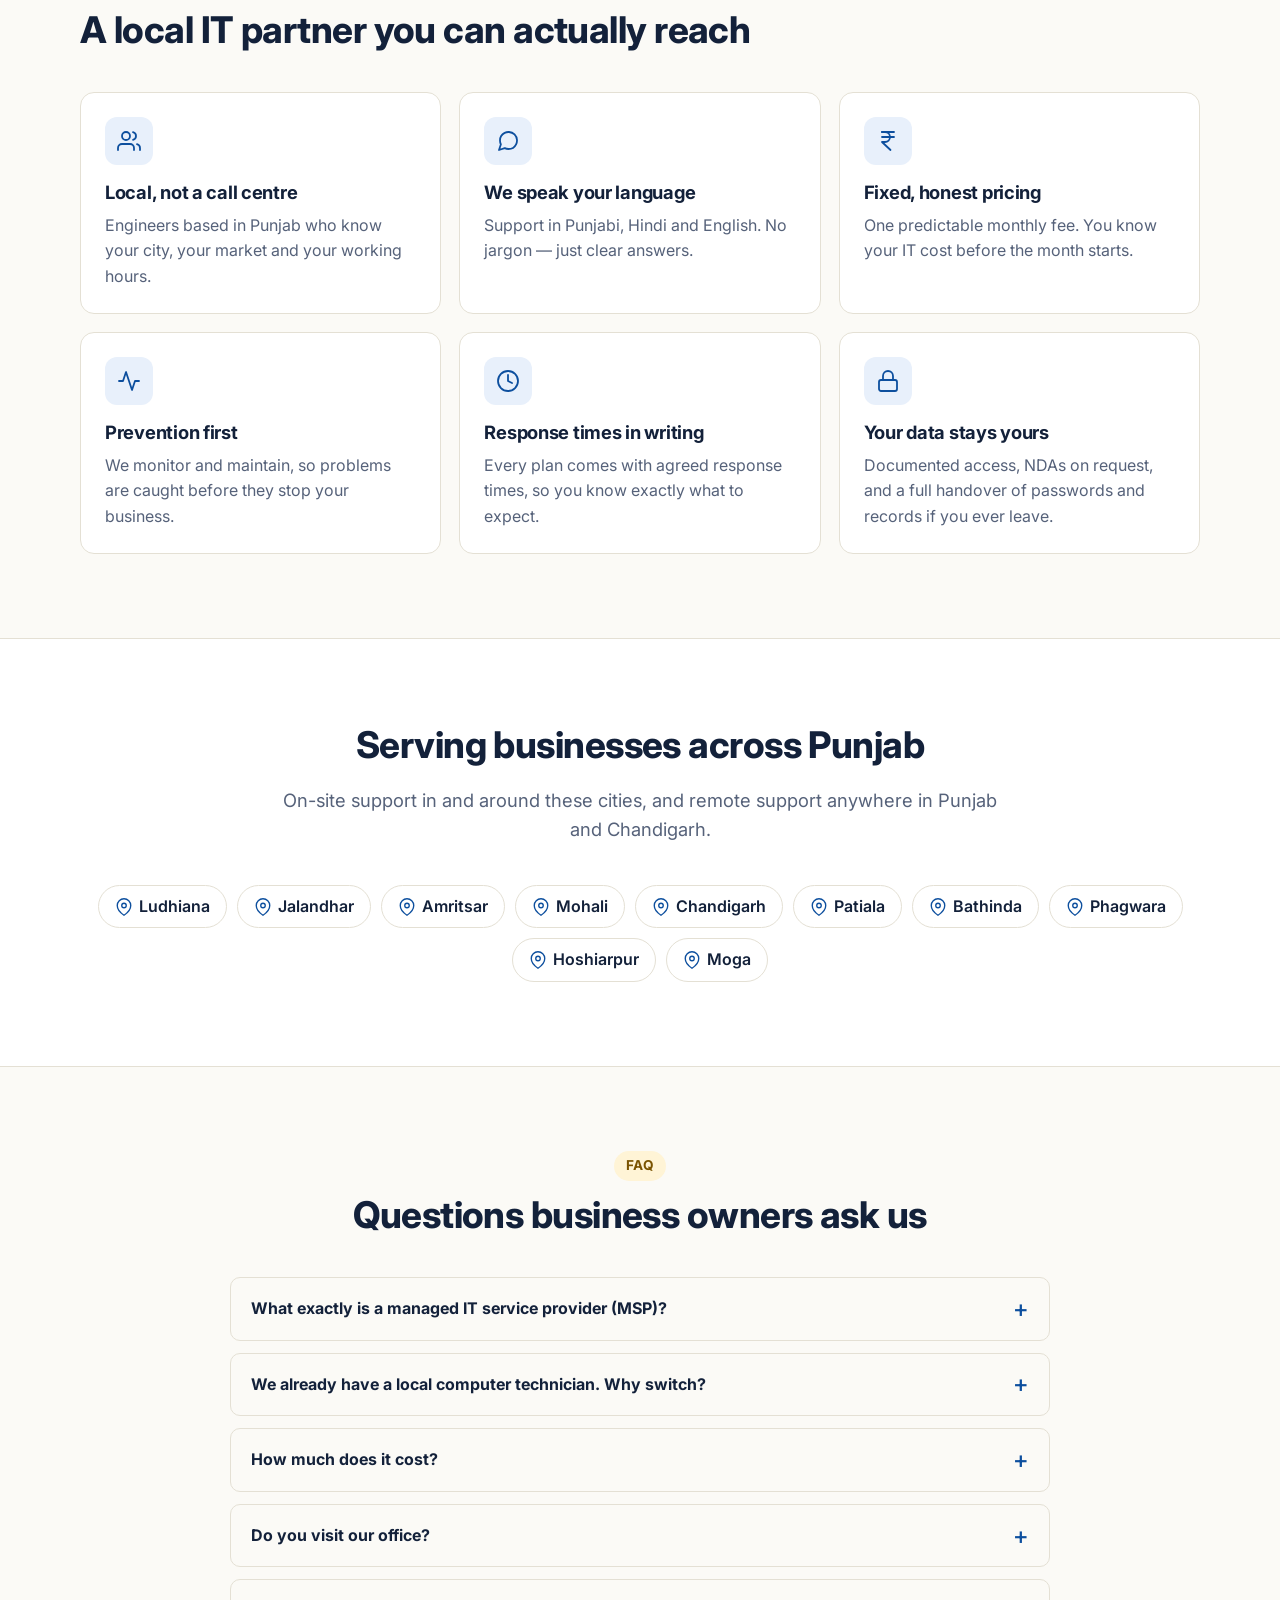
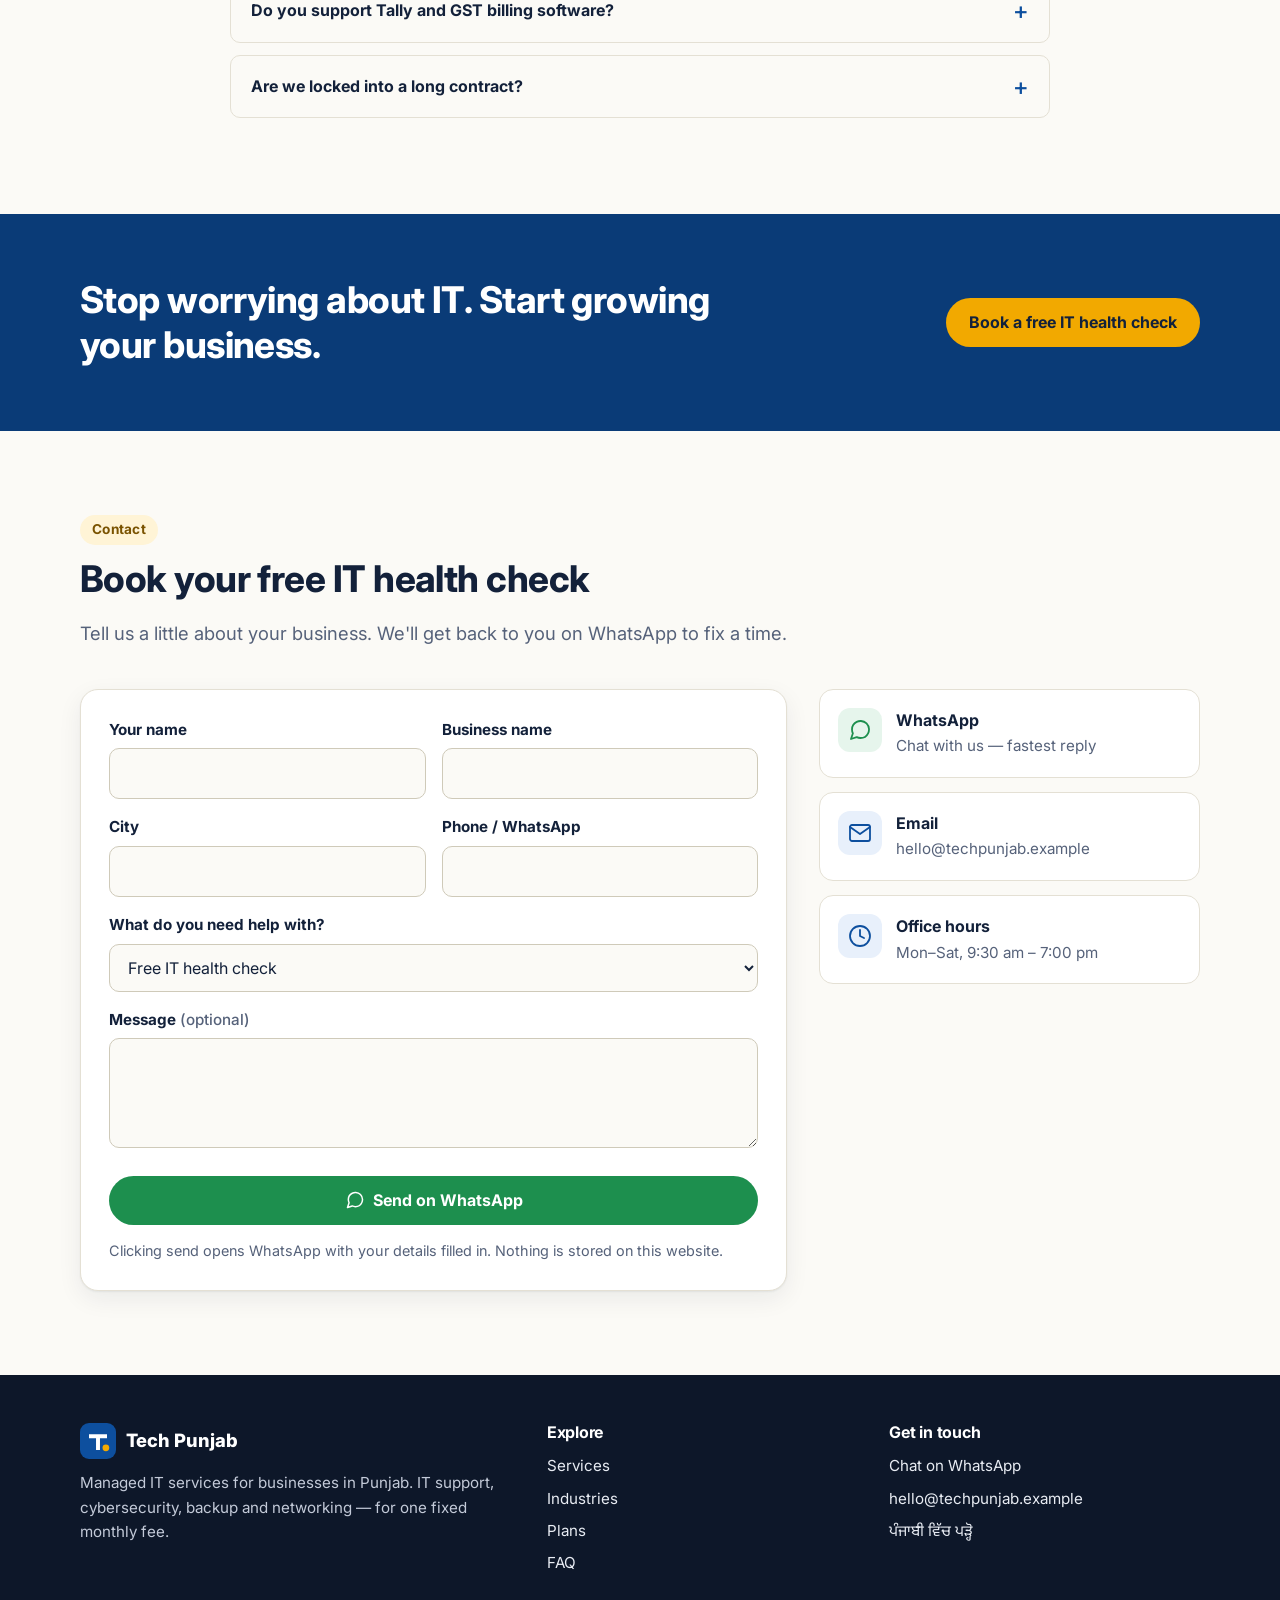
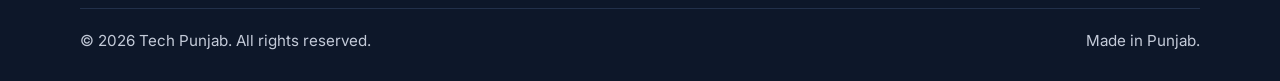
==== commit 42cfc0c7: "Point site at workers.dev domain, drop phone number, add Workers config - Canonical/hreflang/sitemap" ====
--- a/index.html
+++ b/index.html
@@ -6,10 +6,10 @@
   <script src="/assets/js/lang.js"></script>
   <title>Tech Punjab | Managed IT Services for Businesses in Punjab</title>
   <meta name="description" content="Tech Punjab is your outsourced IT department: IT support, cybersecurity, backup, Microsoft 365, networking and CCTV for businesses in Ludhiana, Jalandhar, Amritsar, Mohali and across Punjab. Fixed monthly pricing. Book a free IT health check.">
-  <link rel="canonical" href="https://techpunjab.pages.dev/">
-  <link rel="alternate" hreflang="en-IN" href="https://techpunjab.pages.dev/">
-  <link rel="alternate" hreflang="pa-IN" href="https://techpunjab.pages.dev/pa/">
-  <link rel="alternate" hreflang="x-default" href="https://techpunjab.pages.dev/">
+  <link rel="canonical" href="https://website-techpunjab.ventacoremsp.workers.dev/">
+  <link rel="alternate" hreflang="en-IN" href="https://website-techpunjab.ventacoremsp.workers.dev/">
+  <link rel="alternate" hreflang="pa-IN" href="https://website-techpunjab.ventacoremsp.workers.dev/pa/">
+  <link rel="alternate" hreflang="x-default" href="https://website-techpunjab.ventacoremsp.workers.dev/">
   <meta name="theme-color" content="#0d4f9e">
   <link rel="icon" href="/assets/img/logo.svg" type="image/svg+xml">
 
@@ -19,7 +19,7 @@
   <meta property="og:locale:alternate" content="pa_IN">
   <meta property="og:title" content="Tech Punjab | Your business's IT department">
   <meta property="og:description" content="IT support, cybersecurity, backup and networking for Punjab businesses. Fixed monthly pricing. Support in Punjabi, Hindi and English.">
-  <meta property="og:url" content="https://techpunjab.pages.dev/">
+  <meta property="og:url" content="https://website-techpunjab.ventacoremsp.workers.dev/">
 
   <link rel="preconnect" href="https://fonts.googleapis.com">
   <link rel="preconnect" href="https://fonts.gstatic.com" crossorigin>
@@ -32,9 +32,8 @@
     "@type": "ProfessionalService",
     "name": "Tech Punjab",
     "description": "Managed IT services for businesses in Punjab: IT support, cybersecurity, backup, Microsoft 365 and Google Workspace, networking and CCTV.",
-    "url": "https://techpunjab.pages.dev/",
-    "logo": "https://techpunjab.pages.dev/assets/img/logo.svg",
-    "telephone": "+910000000000",
+    "url": "https://website-techpunjab.ventacoremsp.workers.dev/",
+    "logo": "https://website-techpunjab.ventacoremsp.workers.dev/assets/img/logo.svg",
     "email": "hello@techpunjab.example",
     "address": { "@type": "PostalAddress", "addressRegion": "Punjab", "addressCountry": "IN" },
     "areaServed": ["Ludhiana", "Jalandhar", "Amritsar", "Mohali", "Chandigarh", "Patiala", "Bathinda", "Phagwara", "Hoshiarpur", "Moga", "Punjab"],
@@ -143,7 +142,7 @@
         <div class="section-head">
           <span class="eyebrow">What we do</span>
           <h2 id="services-title">Everything your business needs from IT, under one roof</h2>
-          <p class="lead">One team, one number to call, one monthly bill.</p>
+          <p class="lead">One team, one place to ask, one monthly bill.</p>
         </div>
         <div class="card-grid">
           <article class="card">
@@ -493,11 +492,7 @@
           <div class="contact-info">
             <a class="info-item" href="https://wa.me/910000000000" target="_blank" rel="noopener">
               <div class="card-icon wa"><svg class="ico" aria-hidden="true"><use href="/assets/img/icons.svg#i-chat"/></svg></div>
-              <div><strong>WhatsApp</strong><span>+91 00000 00000</span></div>
-            </a>
-            <a class="info-item" href="tel:+910000000000">
-              <div class="card-icon"><svg class="ico" aria-hidden="true"><use href="/assets/img/icons.svg#i-phone"/></svg></div>
-              <div><strong>Call us</strong><span>+91 00000 00000</span></div>
+              <div><strong>WhatsApp</strong><span>Chat with us — fastest reply</span></div>
             </a>
             <a class="info-item" href="mailto:hello@techpunjab.example">
               <div class="card-icon"><svg class="ico" aria-hidden="true"><use href="/assets/img/icons.svg#i-mail"/></svg></div>
@@ -532,7 +527,7 @@
         <div>
           <h3>Get in touch</h3>
           <ul>
-            <li><a href="https://wa.me/910000000000" target="_blank" rel="noopener">WhatsApp: +91 00000 00000</a></li>
+            <li><a href="https://wa.me/910000000000" target="_blank" rel="noopener">Chat on WhatsApp</a></li>
             <li><a href="mailto:hello@techpunjab.example">hello@techpunjab.example</a></li>
             <li><a href="/pa/" hreflang="pa" lang="pa" data-set-lang="pa">ਪੰਜਾਬੀ ਵਿੱਚ ਪੜ੍ਹੋ</a></li>
           </ul>
